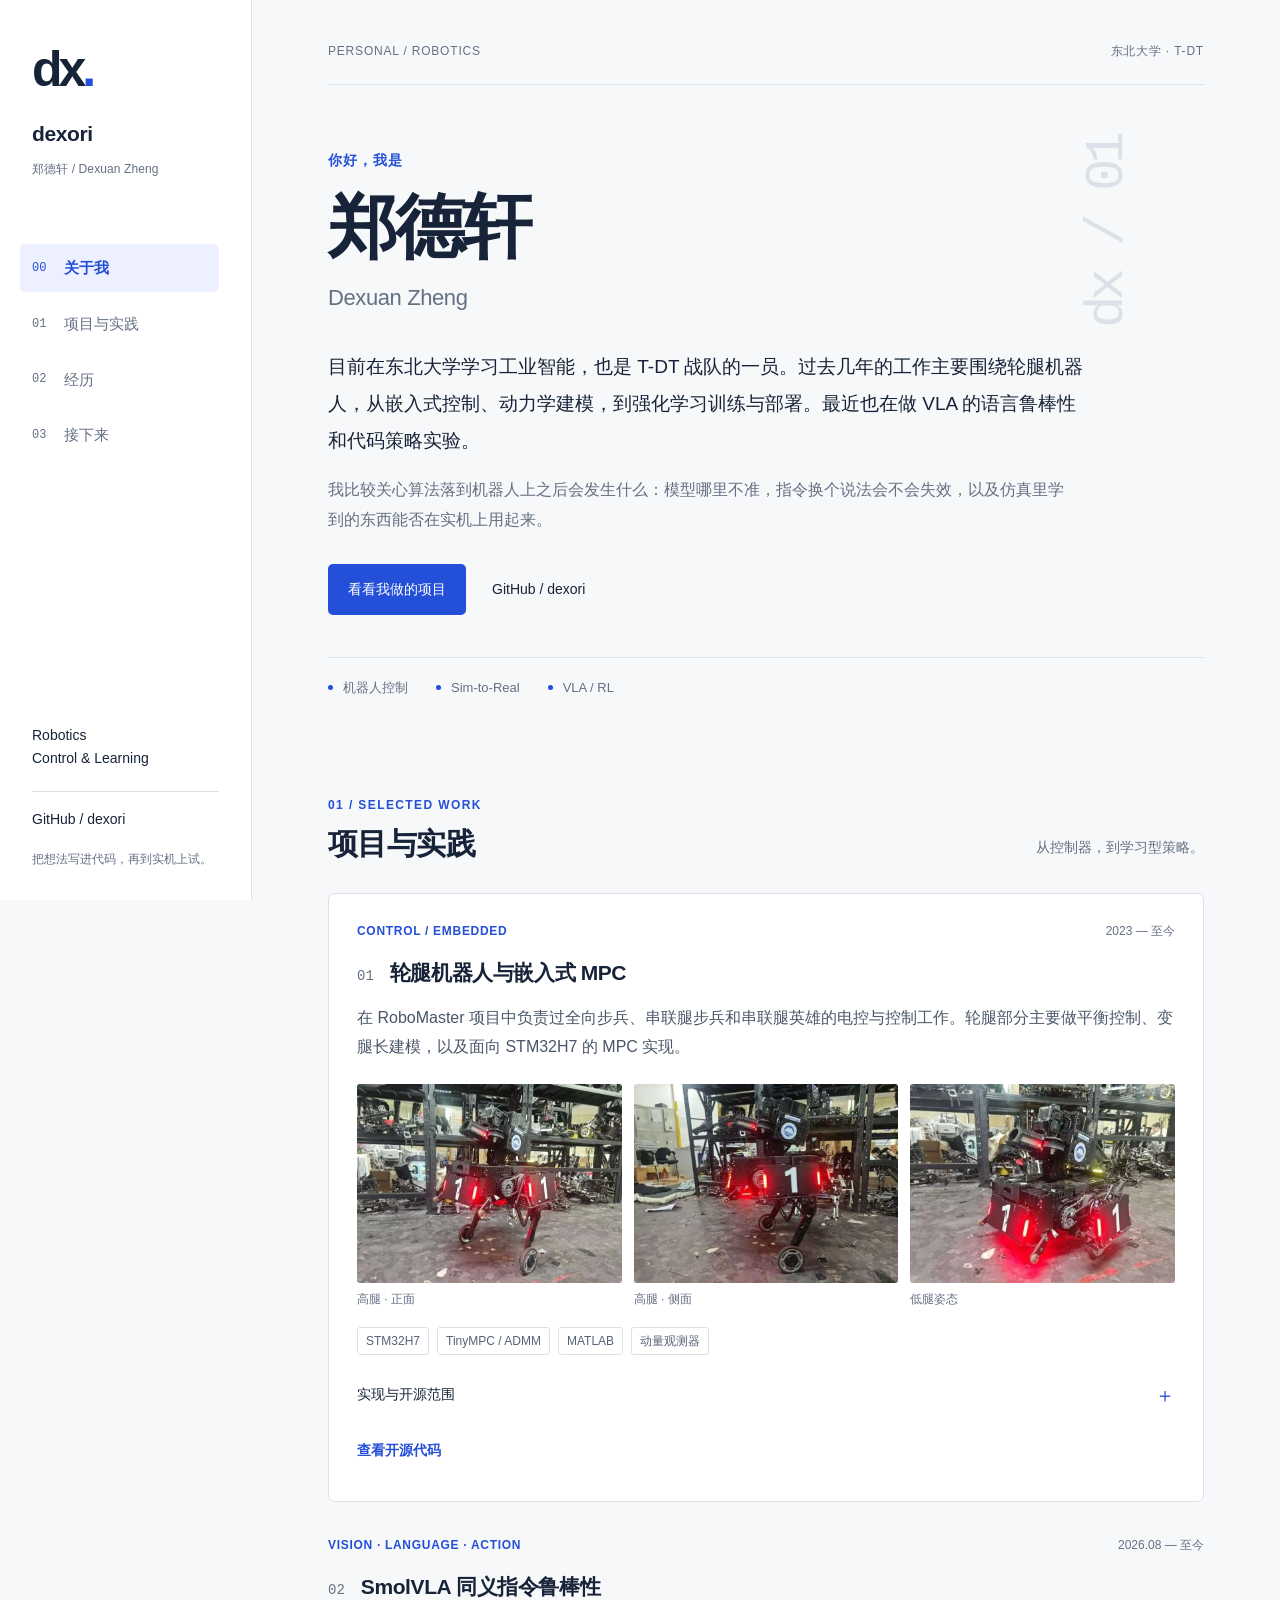
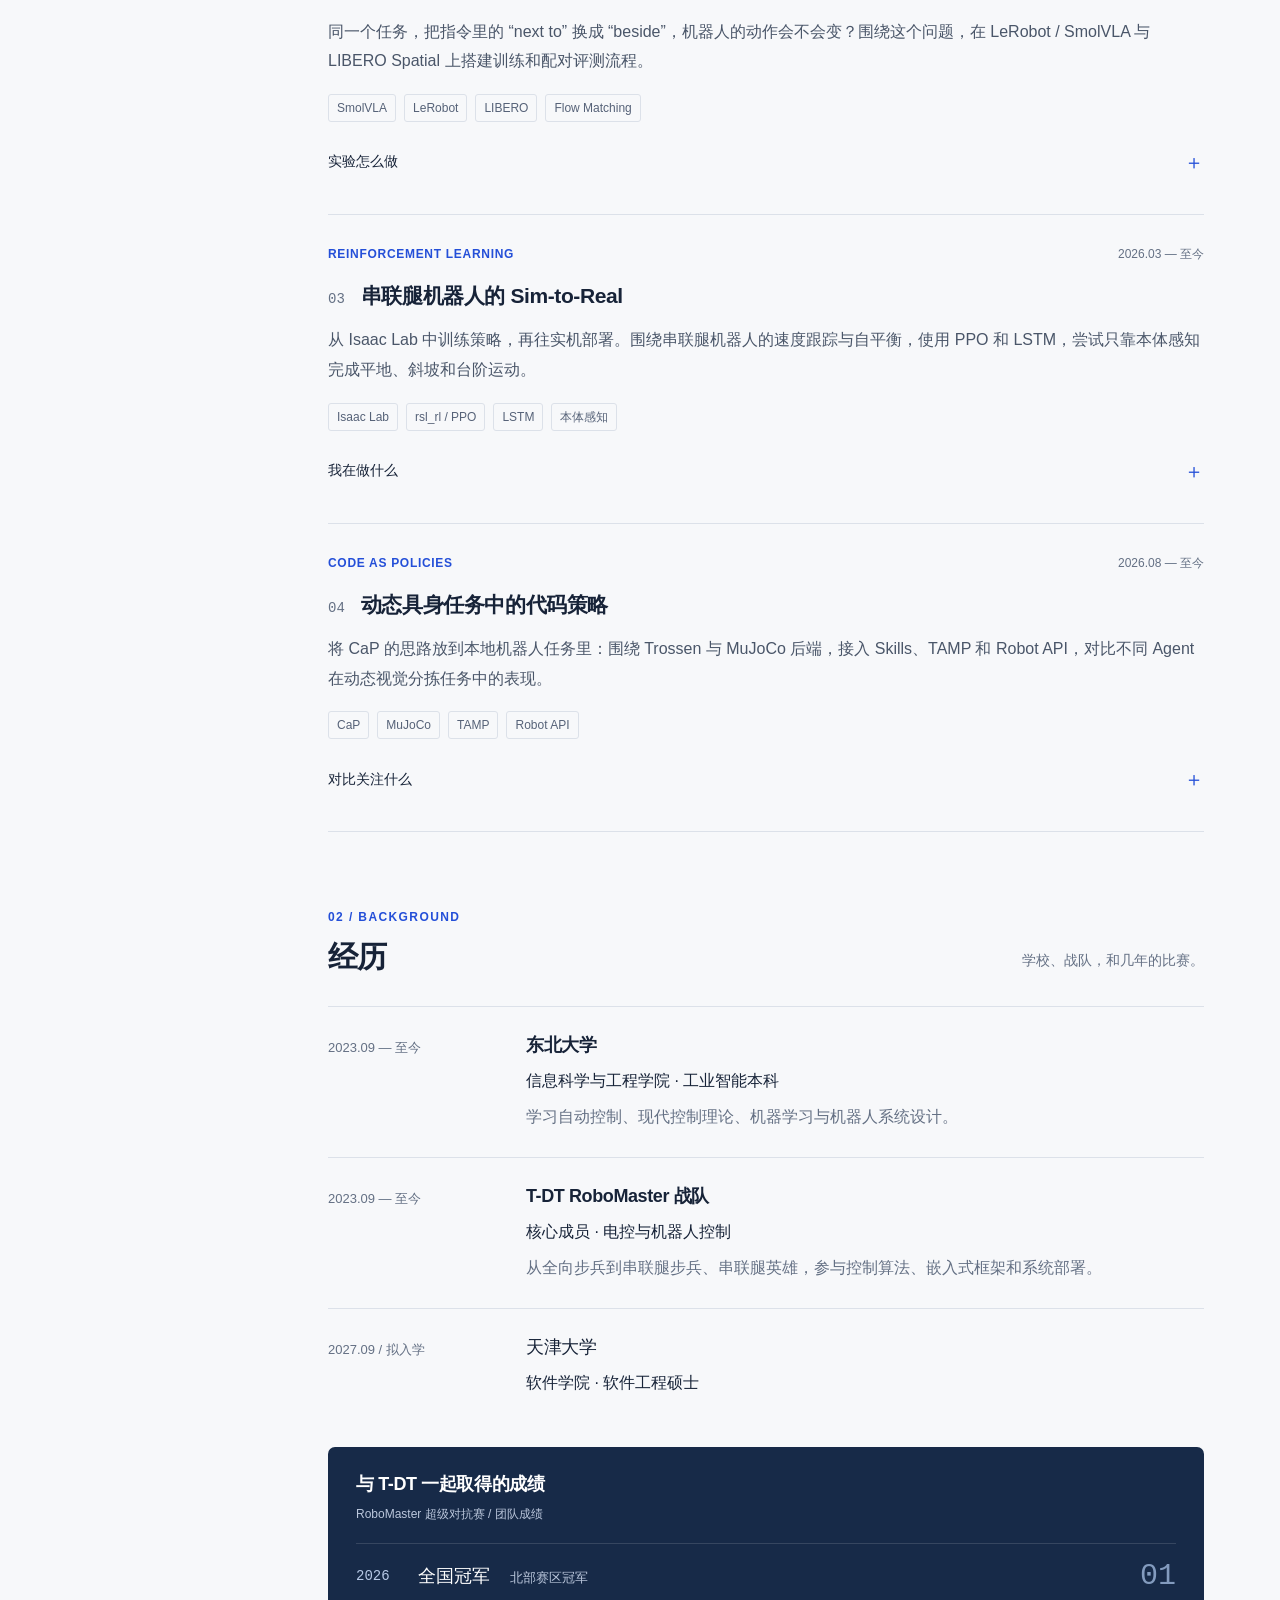
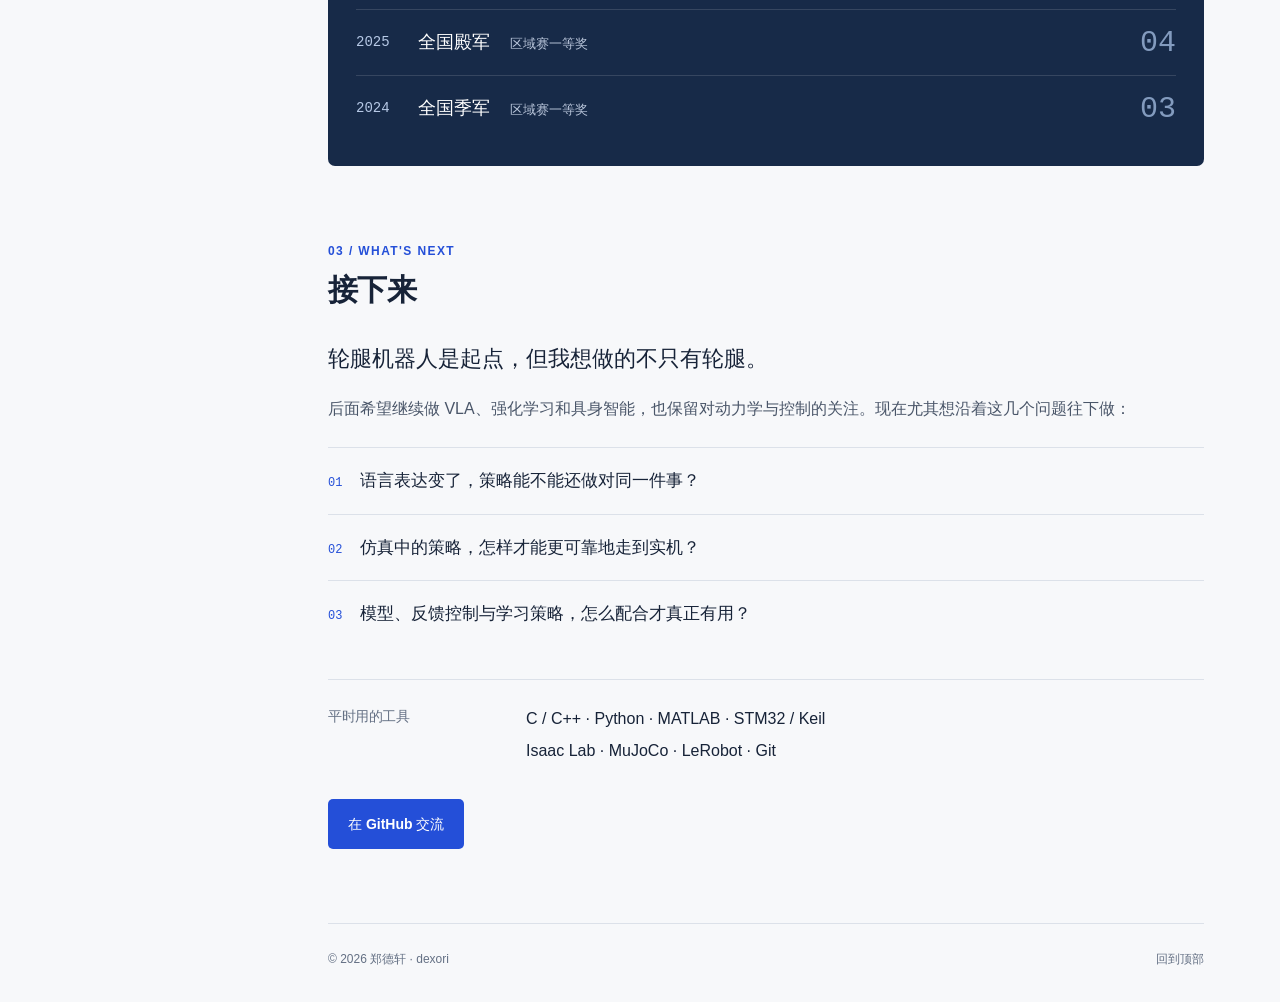
==== dexori.github.io/index.html @ 085dea0c "Add files via upload" ====
<!doctype html>
<html lang="zh-CN">
<head>
  <meta charset="utf-8">
  <meta name="viewport" content="width=device-width, initial-scale=1">
  <meta name="color-scheme" content="light">
  <meta name="theme-color" content="#f7f8fa">
  <meta name="description" content="郑德轩（dexori）的个人主页。东北大学工业智能，T-DT RoboMaster 战队。轮腿机器人、嵌入式 MPC、强化学习与 VLA。">
  <meta property="og:title" content="郑德轩 · dexori">
  <meta property="og:description" content="轮腿机器人、嵌入式控制，以及 VLA 与强化学习的实践。">
  <meta property="og:type" content="website">
  <title>郑德轩 · dexori</title>
  <link rel="icon" type="image/svg+xml" href="data:image/svg+xml,%3Csvg xmlns='http://www.w3.org/2000/svg' viewBox='0 0 64 64'%3E%3Crect width='64' height='64' rx='14' fill='%23172338'/%3E%3Ctext x='9' y='43' font-family='Arial,sans-serif' font-size='31' font-weight='700' letter-spacing='-3' fill='%23fff'%3Edx%3C/text%3E%3Ccircle cx='53' cy='44' r='3' fill='%23799cff'/%3E%3C/svg%3E">
  <link rel="stylesheet" href="style.css">
  <script src="script.js" defer></script>
</head>
<body>
  <a class="skip-link" href="#main">跳到正文</a>
  <aside class="sidebar" aria-label="网站导航">
    <a class="identity" href="#about" aria-label="dexori，回到介绍">
      <span class="monogram" aria-hidden="true">dx<span>.</span></span>
      <span class="identity-text">dexori<span>郑德轩 / Dexuan Zheng</span></span>
    </a>
    <button class="nav-toggle" type="button" aria-expanded="false" aria-controls="navigation">导航 <span aria-hidden="true">＋</span></button>
    <nav id="navigation" class="navigation" aria-label="页面章节">
      <a class="active" href="#about" aria-current="location"><span>00</span>关于我</a>
      <a href="#projects"><span>01</span>项目与实践</a>
      <a href="#experience"><span>02</span>经历</a>
      <a href="#interests"><span>03</span>接下来</a>
    </nav>
    <div class="sidebar-bottom">
      <p>Robotics<br>Control &amp; Learning</p>
      <a class="external-link" href="https://github.com/dexori" target="_blank" rel="noopener noreferrer">GitHub / dexori</a>
      <span class="sidebar-note">把想法写进代码，再到实机上试。</span>
    </div>
  </aside>

  <main id="main">
    <section id="about" class="about section-anchor" aria-labelledby="name">
      <div class="topline"><span>PERSONAL / ROBOTICS</span><span>东北大学 · T-DT</span></div>
      <div class="hero-heading">
        <div>
          <p class="eyebrow">你好，我是</p>
          <h1 id="name">郑德轩<span>Dexuan Zheng</span></h1>
        </div>
        <span class="hero-index" aria-hidden="true">dx / 01</span>
      </div>
      <p class="intro">目前在东北大学学习工业智能，也是 T-DT 战队的一员。过去几年的工作主要围绕轮腿机器人，从嵌入式控制、动力学建模，到强化学习训练与部署。最近也在做 VLA 的语言鲁棒性和代码策略实验。</p>
      <p class="intro-secondary">我比较关心算法落到机器人上之后会发生什么：模型哪里不准，指令换个说法会不会失效，以及仿真里学到的东西能否在实机上用起来。</p>
      <div class="hero-actions">
        <a class="button primary" href="#projects">看看我做的项目</a>
        <a class="text-link" href="https://github.com/dexori" target="_blank" rel="noopener noreferrer">GitHub / dexori</a>
      </div>
      <div class="focus-strip" aria-label="目前关注的方向">
        <span>机器人控制</span><span>Sim-to-Real</span><span>VLA / RL</span>
      </div>
    </section>

    <section id="projects" class="section section-anchor" aria-labelledby="projects-heading">
      <header class="section-heading">
        <div><p class="eyebrow">01 / SELECTED WORK</p><h2 id="projects-heading">项目与实践</h2></div>
        <p>从控制器，到学习型策略。</p>
      </header>

      <article class="project featured">
        <div class="project-meta"><span class="project-type">CONTROL / EMBEDDED</span><span>2023 — 至今</span></div>
        <div class="project-title"><span class="project-number" aria-hidden="true">01</span><h3>轮腿机器人与嵌入式 MPC</h3></div>
        <p>在 RoboMaster 项目中负责过全向步兵、串联腿步兵和串联腿英雄的电控与控制工作。轮腿部分主要做平衡控制、变腿长建模，以及面向 STM32H7 的 MPC 实现。</p>
        <div class="robot-gallery">
          <figure><img src="assets/wheelleg-000.jpg" width="398" height="299" alt="T-DT 串联轮腿英雄在实验室中的高腿姿态正面" loading="lazy"><figcaption>高腿 · 正面</figcaption></figure>
          <figure><img src="assets/wheelleg-001.jpg" width="398" height="299" alt="T-DT 串联轮腿英雄的高腿姿态侧面" loading="lazy"><figcaption>高腿 · 侧面</figcaption></figure>
          <figure><img src="assets/wheelleg-002.jpg" width="398" height="299" alt="T-DT 串联轮腿英雄降低腿长后的姿态" loading="lazy"><figcaption>低腿姿态</figcaption></figure>
        </div>
        <div class="project-tags"><span>STM32H7</span><span>TinyMPC / ADMM</span><span>MATLAB</span><span>动量观测器</span></div>
        <details>
          <summary>实现与开源范围 <span aria-hidden="true">＋</span></summary>
          <div class="detail-content">
            <ul>
              <li>基于 CAD 质量和惯量参数建立模型，对不同腿长的状态空间与求解缓存做离线拟合，在线更新控制器参数。</li>
              <li>参考 TinyMPC 的 ADMM 求解方式，将计算任务接入原 H7 工程；代码保留实际 MCU 任务入口和适配接口。</li>
              <li>另整理了五自由度广义动量观测器、碰撞判定和 M/C/G 推导，不依赖额外的外力传感器。</li>
            </ul>
            <p class="scope-note">开源仓库只包含 MPC 与碰撞检测相关代码，不是整车固件。原数值模型和观测器仍有已知问题，残差超阈值不等于确认碰撞；使用边界与测试情况见仓库说明。</p>
          </div>
        </details>
        <a class="project-link" href="https://github.com/dexori/TinyMPC_WheelLeg" target="_blank" rel="noopener noreferrer">查看开源代码</a>
      </article>

      <article class="project">
        <div class="project-meta"><span class="project-type">VISION · LANGUAGE · ACTION</span><span>2026.08 — 至今</span></div>
        <div class="project-title"><span class="project-number" aria-hidden="true">02</span><h3>SmolVLA 同义指令鲁棒性</h3></div>
        <p>同一个任务，把指令里的 “next to” 换成 “beside”，机器人的动作会不会变？围绕这个问题，在 LeRobot / SmolVLA 与 LIBERO Spatial 上搭建训练和配对评测流程。</p>
        <div class="project-tags"><span>SmolVLA</span><span>LeRobot</span><span>LIBERO</span><span>Flow Matching</span></div>
        <details>
          <summary>实验怎么做 <span aria-hidden="true">＋</span></summary>
          <div class="detail-content">
            <ul>
              <li>对比正确、空白、打乱和映射后的语言输入，尽量把语言变化与其他因素分开。</li>
              <li>固定初始状态与每个 action chunk 的 Flow Matching 噪声，进行严格配对评测。</li>
              <li>在相同图像、状态和噪声下，检查 VLM 的 K/V、Action Expert 速度输出和完整动作序列。</li>
              <li>尝试训练时语言增强，以及推理前的指令归一化。</li>
            </ul>
            <p class="scope-note">目前是小规模实验：432 条演示、1K 步微调后，同义指令成功次数由 2/30 到 6/30；在 21 组已知任务配对中，冻结策略并做指令归一化后由 1/21 到 9/21。这些结果仅对应上述实验设置，不代表通用基准表现。</p>
          </div>
        </details>
      </article>

      <article class="project">
        <div class="project-meta"><span class="project-type">REINFORCEMENT LEARNING</span><span>2026.03 — 至今</span></div>
        <div class="project-title"><span class="project-number" aria-hidden="true">03</span><h3>串联腿机器人的 Sim-to-Real</h3></div>
        <p>从 Isaac Lab 中训练策略，再往实机部署。围绕串联腿机器人的速度跟踪与自平衡，使用 PPO 和 LSTM，尝试只靠本体感知完成平地、斜坡和台阶运动。</p>
        <div class="project-tags"><span>Isaac Lab</span><span>rsl_rl / PPO</span><span>LSTM</span><span>本体感知</span></div>
        <details>
          <summary>我在做什么 <span aria-hidden="true">＋</span></summary>
          <div class="detail-content">
            <p>搭建训练与部署流程，调整观测、奖励和策略结构，关注跌倒、速度跟踪以及不同地形下的行为。相比只看仿真回报，我更想弄清策略到了真实机构上，会被哪些误差和限制影响。</p>
          </div>
        </details>
      </article>

      <article class="project">
        <div class="project-meta"><span class="project-type">CODE AS POLICIES</span><span>2026.08 — 至今</span></div>
        <div class="project-title"><span class="project-number" aria-hidden="true">04</span><h3>动态具身任务中的代码策略</h3></div>
        <p>将 CaP 的思路放到本地机器人任务里：围绕 Trossen 与 MuJoCo 后端，接入 Skills、TAMP 和 Robot API，对比不同 Agent 在动态视觉分拣任务中的表现。</p>
        <div class="project-tags"><span>CaP</span><span>MuJoCo</span><span>TAMP</span><span>Robot API</span></div>
        <details>
          <summary>对比关注什么 <span aria-hidden="true">＋</span></summary>
          <div class="detail-content">
            <p>统一三类 Agent 的评测流程，记录任务成功情况、规划次数和基础动作数量。关注场景变化之后，代码策略能否利用反馈完成任务，而不只是执行一次固定的动作序列。</p>
          </div>
        </details>
      </article>
    </section>

    <section id="experience" class="section section-anchor" aria-labelledby="experience-heading">
      <header class="section-heading">
        <div><p class="eyebrow">02 / BACKGROUND</p><h2 id="experience-heading">经历</h2></div>
        <p>学校、战队，和几年的比赛。</p>
      </header>
      <div class="timeline">
        <div class="timeline-item"><p class="timeline-date">2023.09 — 至今</p><div><h3>东北大学</h3><p>信息科学与工程学院 · 工业智能本科</p><p class="muted">学习自动控制、现代控制理论、机器学习与机器人系统设计。</p></div></div>
        <div class="timeline-item"><p class="timeline-date">2023.09 — 至今</p><div><h3>T-DT RoboMaster 战队</h3><p>核心成员 · 电控与机器人控制</p><p class="muted">从全向步兵到串联腿步兵、串联腿英雄，参与控制算法、嵌入式框架和系统部署。</p></div></div>
        <div class="timeline-item upcoming"><p class="timeline-date">2027.09 / 拟入学</p><div><h3>天津大学</h3><p>软件学院 · 软件工程硕士</p></div></div>
      </div>
      <div class="team-results">
        <div class="results-heading"><h3>与 T-DT 一起取得的成绩</h3><span>RoboMaster 超级对抗赛 / 团队成绩</span></div>
        <div class="result-row"><span class="result-year">2026</span><p>全国冠军<span>北部赛区冠军</span></p><span class="result-marker" aria-hidden="true">01</span></div>
        <div class="result-row"><span class="result-year">2025</span><p>全国殿军<span>区域赛一等奖</span></p><span class="result-marker" aria-hidden="true">04</span></div>
        <div class="result-row"><span class="result-year">2024</span><p>全国季军<span>区域赛一等奖</span></p><span class="result-marker" aria-hidden="true">03</span></div>
      </div>
    </section>

    <section id="interests" class="section section-anchor interests" aria-labelledby="interests-heading">
      <header class="section-heading">
        <div><p class="eyebrow">03 / WHAT'S NEXT</p><h2 id="interests-heading">接下来</h2></div>
      </header>
      <p class="interest-intro">轮腿机器人是起点，但我想做的不只有轮腿。</p>
      <p>后面希望继续做 VLA、强化学习和具身智能，也保留对动力学与控制的关注。现在尤其想沿着这几个问题往下做：</p>
      <div class="questions">
        <div><span>01</span><p>语言表达变了，策略能不能还做对同一件事？</p></div>
        <div><span>02</span><p>仿真中的策略，怎样才能更可靠地走到实机？</p></div>
        <div><span>03</span><p>模型、反馈控制与学习策略，怎么配合才真正有用？</p></div>
      </div>
      <div class="toolbox"><h3>平时用的工具</h3><p>C / C++ · Python · MATLAB · STM32 / Keil<br>Isaac Lab · MuJoCo · LeRobot · Git</p></div>
      <a class="button primary" href="https://github.com/dexori" target="_blank" rel="noopener noreferrer">在 GitHub 交流</a>
    </section>

    <footer class="footer"><span>© <span id="year">2026</span> 郑德轩 · dexori</span><a href="#about">回到顶部</a></footer>
  </main>
</body>
</html>
---- dexori.github.io/style.css ----
:root {
  --paper: #f7f8fa;
  --white: #fff;
  --ink: #172338;
  --muted: #647084;
  --line: #dce1e9;
  --blue: #244fd8;
  --blue-dark: #153aab;
  --blue-tint: #edf1ff;
  --font: -apple-system, BlinkMacSystemFont, "Segoe UI", "PingFang SC", "Microsoft YaHei", "Noto Sans CJK SC", sans-serif;
}
* { box-sizing: border-box; }
html { scroll-behavior: smooth; scroll-padding-top: 32px; }
body { margin: 0; background: var(--paper); color: var(--ink); font-family: var(--font); font-size: 16px; line-height: 1.85; -webkit-font-smoothing: antialiased; }
a { color: inherit; text-decoration: none; }
button { font: inherit; }
button, a, summary { -webkit-tap-highlight-color: transparent; }
a:focus-visible, button:focus-visible, summary:focus-visible { outline: 3px solid var(--blue); outline-offset: 5px; border-radius: 3px; }
::selection { background: #d8e1ff; color: var(--ink); }
p, h1, h2, h3, figure { margin: 0; }
.skip-link { position: fixed; top: -100px; left: 20px; z-index: 10; padding: 8px 16px; background: var(--ink); color: white; }
.skip-link:focus { top: 16px; }
.sidebar { position: fixed; inset: 0 auto 0 0; width: 252px; padding: 44px 32px 30px; border-right: 1px solid var(--line); background: var(--white); display: flex; flex-direction: column; z-index: 5; }
.identity { display: flex; flex-direction: column; align-items: flex-start; gap: 21px; }
.monogram { font-weight: 800; font-size: 50px; line-height: 1; letter-spacing: -4px; }
.monogram span { color: var(--blue); }
.identity-text { font-weight: 650; font-size: 21px; letter-spacing: -.4px; }
.identity-text > span { display: block; font-size: 12px; font-weight: 400; letter-spacing: .1px; color: var(--muted); margin-top: 4px; }
.navigation { margin-top: 64px; display: grid; gap: 8px; }
.navigation a { display: flex; gap: 18px; align-items: center; padding: 10px 12px; margin-left: -12px; border-radius: 5px; color: var(--muted); font-size: 15px; transition: color .18s, background .18s; }
.navigation a > span { font: 12px/1.5 ui-monospace, "SFMono-Regular", Consolas, monospace; color: var(--muted); }
.navigation a:hover { color: var(--blue); background: var(--paper); }
.navigation a.active { color: var(--blue); background: var(--blue-tint); font-weight: 600; }
.navigation a.active > span { color: var(--blue); }
.sidebar-bottom { margin-top: auto; padding-top: 32px; }
.sidebar-bottom > p { font-size: 14px; line-height: 1.6; font-weight: 500; }
.external-link { display: flex; justify-content: space-between; margin-top: 22px; padding-top: 15px; border-top: 1px solid var(--line); font-size: 14px; }
.external-link:hover, .text-link:hover, .footer a:hover { color: var(--blue); }
.sidebar-note { display: block; color: var(--muted); font-size: 12px; margin-top: 15px; }
.nav-toggle { display: none; }
main { margin-left: 252px; max-width: 1210px; padding: 40px 76px 0; }
.topline { display: flex; justify-content: space-between; gap: 16px; color: var(--muted); font-size: 12px; letter-spacing: .8px; padding-bottom: 22px; border-bottom: 1px solid var(--line); }
.about { padding-bottom: 20px; }
.hero-heading { display: flex; justify-content: space-between; align-items: center; margin-top: 64px; }
.eyebrow { color: var(--blue); font-size: 12px; font-weight: 650; line-height: 1.6; letter-spacing: 1.4px; }
.hero-heading .eyebrow { font-size: 14px; letter-spacing: 1px; margin-bottom: 16px; }
h1 { font-size: clamp(52px, 5.5vw, 80px); line-height: 1.1; font-weight: 750; letter-spacing: -3px; }
h1 > span { display: block; font-size: 22px; line-height: 1.5; font-weight: 400; color: var(--muted); letter-spacing: -.4px; margin-top: 16px; }
.hero-index { color: var(--line); font: 54px/1 ui-monospace, Consolas, monospace; letter-spacing: -5px; transform: rotate(-90deg); }
.intro { font-size: 19px; line-height: 1.95; margin-top: 34px; max-width: 760px; }
.intro-secondary { margin-top: 16px; color: var(--muted); max-width: 740px; }
.hero-actions { display: flex; flex-wrap: wrap; align-items: center; gap: 26px; margin-top: 30px; }
.button { display: inline-flex; justify-content: space-between; align-items: center; gap: 28px; font-size: 14px; line-height: 1.6; font-weight: 550; padding: 14px 20px; border-radius: 5px; min-height: 48px; transition: background .2s; }
.primary { background: var(--blue); color: var(--white); }
.primary:hover { background: var(--blue-dark); }
.text-link { font-size: 14px; }
.text-link > span { margin-left: 9px; }
.focus-strip { display: flex; flex-wrap: wrap; gap: 10px 28px; margin-top: 42px; padding-top: 18px; border-top: 1px solid var(--line); color: var(--muted); font-size: 13px; }
.focus-strip span::before { content: ""; display: inline-block; height: 5px; width: 5px; background: var(--blue); border-radius: 50%; margin: 0 10px 2px 0; }
.section { padding-top: 76px; }
.section-heading { display: flex; justify-content: space-between; align-items: flex-end; gap: 24px; margin-bottom: 28px; }
h2 { font-size: 30px; line-height: 1.4; font-weight: 650; letter-spacing: -.6px; margin-top: 8px; }
.section-heading > p { font-size: 14px; color: var(--muted); padding-bottom: 4px; }
.project { padding: 30px 0; border-bottom: 1px solid var(--line); }
.project.featured { background: var(--white); border: 1px solid var(--line); border-radius: 7px; padding: 28px; margin-bottom: 4px; }
.project-meta { display: flex; justify-content: space-between; align-items: baseline; gap: 16px; color: var(--muted); font-size: 12px; line-height: 1.6; }
.project-type { color: var(--blue); letter-spacing: .7px; font-weight: 550; }
.project-title { display: flex; align-items: baseline; gap: 16px; margin-top: 16px; margin-bottom: 14px; }
.project-number { color: var(--muted); font: 14px/1.4 ui-monospace, Consolas, monospace; }
h3 { font-size: 21px; line-height: 1.5; font-weight: 650; letter-spacing: -.4px; }
.project > p { color: #4a5669; }
.robot-gallery { display: grid; grid-template-columns: repeat(3, 1fr); gap: 12px; margin-top: 22px; }
.robot-gallery img { display: block; width: 100%; height: auto; border-radius: 3px; }
.robot-gallery figcaption { color: var(--muted); font-size: 12px; line-height: 1.6; margin-top: 7px; }
.project-tags { display: flex; flex-wrap: wrap; gap: 8px; margin-top: 18px; }
.project-tags span { font-size: 12px; line-height: 1.5; color: #566278; border: 1px solid var(--line); border-radius: 3px; padding: 4px 8px; }
details { margin-top: 18px; }
summary { list-style: none; display: flex; justify-content: space-between; align-items: center; font-size: 14px; color: var(--ink); cursor: pointer; min-height: 44px; gap: 16px; }
summary::-webkit-details-marker { display: none; }
summary:hover { color: var(--blue); }
summary > span { font-size: 20px; line-height: 1; transition: transform .2s; color: var(--blue); }
details[open] summary > span { transform: rotate(45deg); }
.detail-content { font-size: 1rem; padding-top: 10px; color: #4a5669; }
.detail-content ul { margin: 0; padding-left: 21px; }
.detail-content li + li { margin-top: 8px; }
.detail-content .scope-note { font-size: 1rem; line-height: 1.85; background: var(--blue-tint); color: #455676; padding: 14px 16px; border-left: 2px solid var(--blue); margin-top: 16px; }
.project-link { display: inline-flex; align-items: center; gap: 18px; color: var(--blue); font-size: 14px; font-weight: 600; margin-top: 12px; min-height: 44px; }
.project-link:hover { color: var(--blue-dark); }
.timeline { margin-top: 4px; }
.timeline-item { display: grid; grid-template-columns: 170px minmax(0, 1fr); gap: 28px; padding: 25px 0; border-top: 1px solid var(--line); }
.timeline-date { color: var(--muted); font-size: 13px; padding-top: 4px; }
.timeline-item h3 { font-size: 18px; margin-bottom: 7px; }
.timeline-item .muted { color: var(--muted); font-size: 1rem; margin-top: 7px; }
.upcoming h3 { font-weight: 500; }
.team-results { margin-top: 24px; background: #172a48; color: #fff; padding: 24px 28px; border-radius: 7px; }
.results-heading { margin-bottom: 18px; }
.results-heading h3 { font-size: 18px; }
.results-heading > span { display: block; font-size: 12px; margin-top: 5px; color: #bbc7dc; }
.result-row { display: flex; gap: 28px; align-items: center; padding: 16px 0; border-top: 1px solid #364660; }
.result-year { font: 14px/1.8 ui-monospace, Consolas, monospace; color: #b7c9e6; }
.result-row p { font-size: 18px; font-weight: 550; }
.result-row p > span { font-size: 13px; font-weight: 400; color: #bbc7dc; margin-left: 20px; }
.result-marker { margin-left: auto; font: 30px/1 ui-monospace, Consolas, monospace; color: #839bbe; }
.interests > p { color: #4a5669; }
.interests .interest-intro { color: var(--ink); font-size: 22px; font-weight: 500; margin-bottom: 14px; }
.questions { margin-top: 24px; }
.questions > div { display: flex; gap: 18px; align-items: baseline; padding: 17px 0; border-top: 1px solid var(--line); }
.questions > div > span { color: var(--blue); font: 12px/1.7 ui-monospace, Consolas, monospace; }
.questions > div > p { font-size: 17px; }
.toolbox { display: grid; grid-template-columns: 170px minmax(0, 1fr); gap: 28px; margin: 32px 0; padding-top: 23px; border-top: 1px solid var(--line); }
.toolbox h3 { font-size: 14px; font-weight: 500; color: var(--muted); padding-top: 3px; }
.toolbox p { font-size: 1rem; line-height: 2; }
.footer { display: flex; justify-content: space-between; flex-wrap: wrap; gap: 12px; border-top: 1px solid var(--line); margin-top: 74px; padding: 24px 0 32px; font-size: 12px; color: var(--muted); }
@media (min-width: 1600px) { main { margin-left: max(252px, calc((100vw - 1320px) / 2 + 252px)); max-width: 1068px; } .sidebar { width: max(252px, calc((100vw - 1320px) / 2 + 252px)); padding-left: max(32px, calc((100vw - 1320px) / 2 + 32px)); } }
@media (max-width: 1150px) { .sidebar { width: 220px; padding-left: 26px; padding-right: 26px; } main { margin-left: 220px; padding: 32px 40px 0; } .hero-index { font-size: 42px; } .timeline-item, .toolbox { grid-template-columns: 144px minmax(0, 1fr); gap: 20px; } }
@media (max-width: 820px) {
  html { scroll-padding-top: 112px; }
  .sidebar { inset: 0 0 auto; width: 100%; min-height: 76px; padding: 14px 24px; flex-direction: row; align-items: center; justify-content: space-between; border-right: 0; border-bottom: 1px solid var(--line); }
  .identity { flex-direction: row; align-items: center; gap: 13px; }
  .monogram { font-size: 32px; letter-spacing: -2px; }
  .identity-text { font-size: 17px; line-height: 1.4; }
  .identity-text > span { font-size: 12px; margin-top: 1px; }
  .sidebar-bottom { display: none; }
  .navigation { display: flex; gap: 12px; margin-top: 0; }
  .navigation a { margin: 0; padding: 7px 4px; font-size: 14px; gap: 0; }
  .navigation a > span { display: none; }
  main { margin-left: 0; max-width: 800px; margin-right: auto; padding: 110px 32px 0; }
  .hero-heading { margin-top: 48px; }
  h1 { font-size: 66px; }
  .hero-index { display: none; }
  .section { padding-top: 60px; }
}
@media (max-width: 570px) {
  html { scroll-padding-top: 100px; }
  .sidebar { padding: 14px 20px; }
  .nav-toggle { display: inline-flex; align-items: center; gap: 15px; padding: 8px 0 8px 14px; border: 0; color: var(--ink); background: transparent; font-size: 14px; min-height: 44px; cursor: pointer; }
  .nav-toggle > span { color: var(--blue); font-size: 20px; transition: transform .2s; }
  .nav-toggle[aria-expanded="true"] > span { transform: rotate(45deg); }
  .navigation { display: none; position: absolute; top: 100%; left: 0; right: 0; padding: 8px 20px 16px; background: var(--white); border-bottom: 1px solid var(--line); flex-direction: column; gap: 3px; }
  .navigation.is-open { display: flex; }
  .navigation a { padding: 10px 12px; font-size: 15px; gap: 18px; }
  .navigation a > span { display: inline; }
  main { padding: 106px 22px 0; }
  .topline { font-size: 12px; letter-spacing: .3px; gap: 8px; padding-bottom: 18px; }
  .hero-heading { margin-top: 36px; }
  h1 { font-size: 56px; letter-spacing: -2px; }
  h1 > span { font-size: 20px; margin-top: 12px; }
  .intro { font-size: 17px; margin-top: 26px; }
  .intro-secondary { font-size: 1rem; }
  .hero-actions { gap: 18px; margin-top: 24px; }
  .button { gap: 18px; padding: 13px 16px; }
  .focus-strip { gap: 10px 18px; font-size: 12px; margin-top: 28px; }
  .focus-strip span::before { margin-right: 7px; }
  .section { padding-top: 48px; }
  .section-heading { display: block; margin-bottom: 22px; }
  .section-heading > p { margin-top: 10px; }
  h2 { font-size: 27px; }
  .project { padding: 26px 0; }
  .project.featured { padding: 20px 17px; }
  .project-meta { gap: 10px; flex-wrap: wrap; font-size: 12px; }
  .project-title { gap: 11px; margin-top: 14px; }
  h3 { font-size: 19px; }
  .project > p { font-size: 1rem; }
  .robot-gallery { gap: 7px; margin-top: 18px; }
  .robot-gallery figcaption { font-size: 12px; }
  .project-tags { gap: 6px; }
  .project-tags span { font-size: 12px; }
  .detail-content { font-size: 1rem; }
  .detail-content .scope-note { padding: 12px; font-size: 1rem; }
  .timeline-item { grid-template-columns: 1fr; gap: 8px; padding: 21px 0; }
  .timeline-date { padding-top: 0; font-size: 12px; }
  .timeline-item > div > p { font-size: 1rem; }
  .team-results { padding: 22px 18px; margin-top: 20px; }
  .results-heading h3 { font-size: 17px; }
  .results-heading > span { font-size: 12px; }
  .result-row { gap: 17px; }
  .result-row p { font-size: 17px; }
  .result-row p > span { display: block; margin-left: 0; margin-top: 2px; font-size: 12px; }
  .result-marker { font-size: 24px; }
  .interests .interest-intro { font-size: 19px; }
  .interests > p { font-size: 1rem; }
  .questions > div { gap: 14px; }
  .questions > div > p { font-size: 1rem; }
  .toolbox { grid-template-columns: 1fr; gap: 8px; margin: 24px 0; }
  .footer { margin-top: 48px; }
}
@media (prefers-reduced-motion: reduce) { html { scroll-behavior: auto; } *, *::before, *::after { transition: none !important; } }
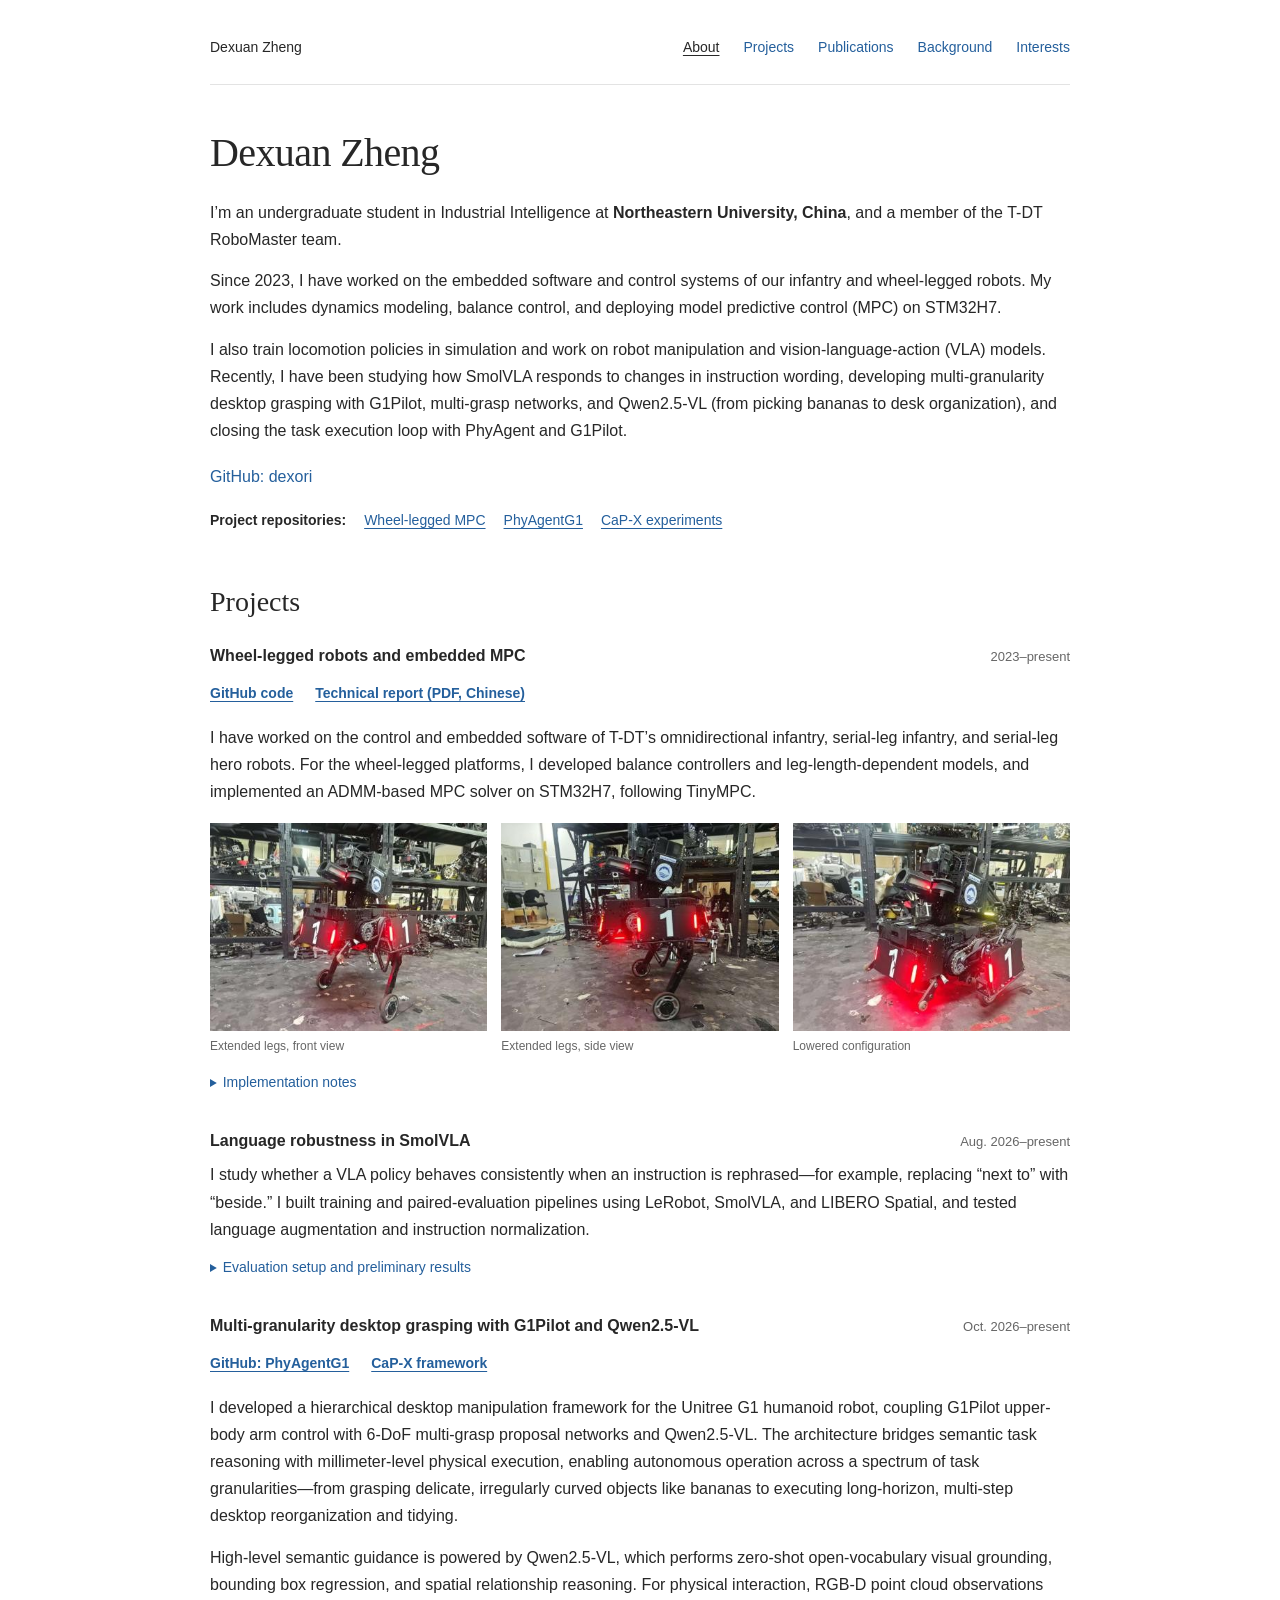
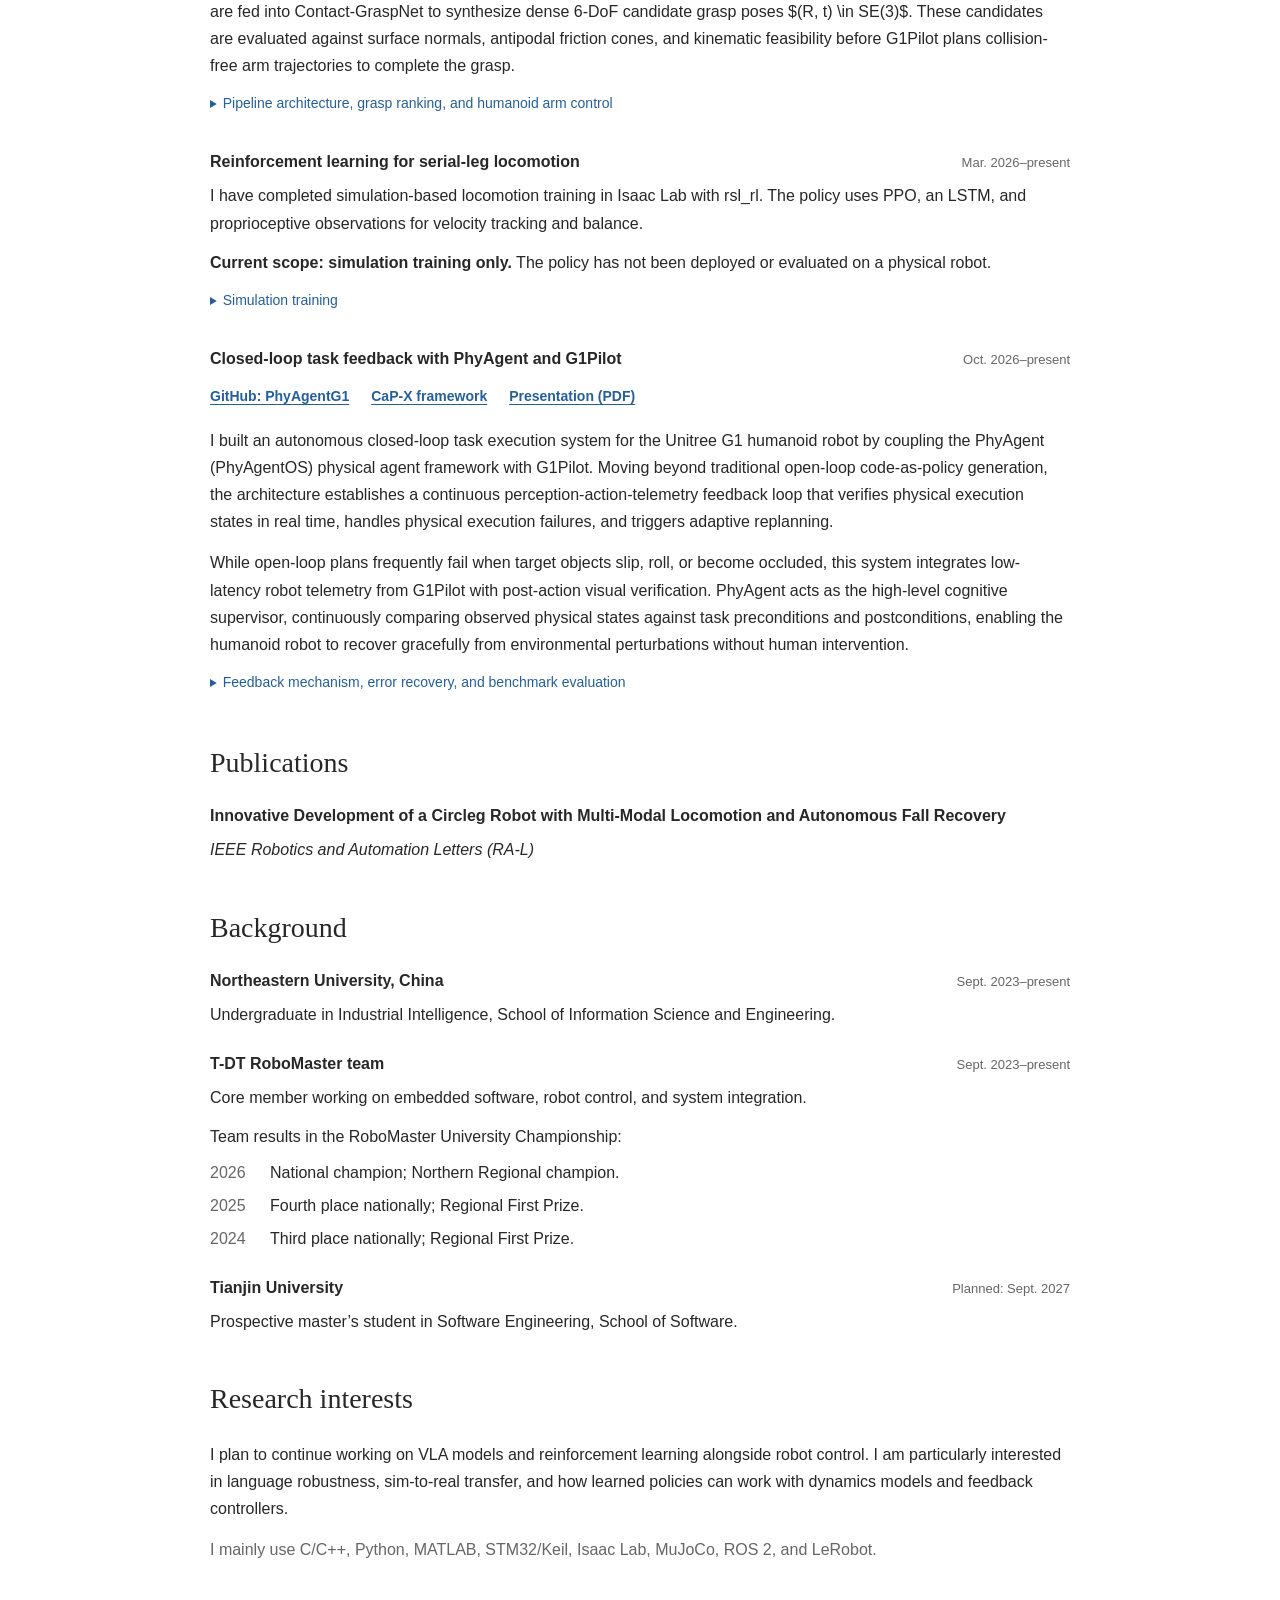
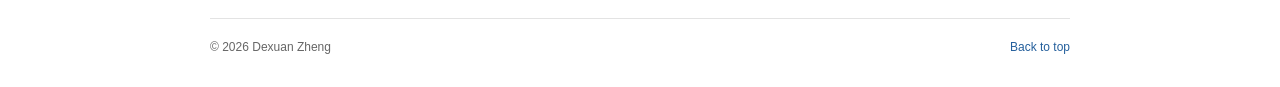
==== commit 42e242d9: "Add files via upload" ====
--- a/dexori.github.io/index.html
+++ b/dexori.github.io/index.html
@@ -1,171 +1,174 @@
 <!doctype html>
-<html lang="zh-CN">
+<html lang="en">
 <head>
   <meta charset="utf-8">
   <meta name="viewport" content="width=device-width, initial-scale=1">
   <meta name="color-scheme" content="light">
-  <meta name="theme-color" content="#f7f8fa">
-  <meta name="description" content="郑德轩（dexori）的个人主页。东北大学工业智能，T-DT RoboMaster 战队。轮腿机器人、嵌入式 MPC、强化学习与 VLA。">
-  <meta property="og:title" content="郑德轩 · dexori">
-  <meta property="og:description" content="轮腿机器人、嵌入式控制，以及 VLA 与强化学习的实践。">
+  <meta name="theme-color" content="#ffffff">
+  <meta name="description" content="Dexuan Zheng is an undergraduate at Northeastern University, China. His work covers wheel-legged robots, embedded control, reinforcement learning, and vision-language-action models.">
+  <meta property="og:title" content="Dexuan Zheng">
+  <meta property="og:description" content="Robotics projects and research interests in control, reinforcement learning, and vision-language-action models.">
   <meta property="og:type" content="website">
-  <title>郑德轩 · dexori</title>
+  <title>Dexuan Zheng</title>
   <link rel="icon" type="image/svg+xml" href="data:image/svg+xml,%3Csvg xmlns='http://www.w3.org/2000/svg' viewBox='0 0 64 64'%3E%3Crect width='64' height='64' rx='14' fill='%23172338'/%3E%3Ctext x='9' y='43' font-family='Arial,sans-serif' font-size='31' font-weight='700' letter-spacing='-3' fill='%23fff'%3Edx%3C/text%3E%3Ccircle cx='53' cy='44' r='3' fill='%23799cff'/%3E%3C/svg%3E">
-  <link rel="stylesheet" href="style.css">
-  <script src="script.js" defer></script>
+  <link rel="stylesheet" href="style.css?v=6">
+  <script src="script.js?v=2" defer></script>
 </head>
 <body>
-  <a class="skip-link" href="#main">跳到正文</a>
-  <aside class="sidebar" aria-label="网站导航">
-    <a class="identity" href="#about" aria-label="dexori，回到介绍">
-      <span class="monogram" aria-hidden="true">dx<span>.</span></span>
-      <span class="identity-text">dexori<span>郑德轩 / Dexuan Zheng</span></span>
-    </a>
-    <button class="nav-toggle" type="button" aria-expanded="false" aria-controls="navigation">导航 <span aria-hidden="true">＋</span></button>
-    <nav id="navigation" class="navigation" aria-label="页面章节">
-      <a class="active" href="#about" aria-current="location"><span>00</span>关于我</a>
-      <a href="#projects"><span>01</span>项目与实践</a>
-      <a href="#experience"><span>02</span>经历</a>
-      <a href="#interests"><span>03</span>接下来</a>
-    </nav>
-    <div class="sidebar-bottom">
-      <p>Robotics<br>Control &amp; Learning</p>
-      <a class="external-link" href="https://github.com/dexori" target="_blank" rel="noopener noreferrer">GitHub / dexori</a>
-      <span class="sidebar-note">把想法写进代码，再到实机上试。</span>
-    </div>
-  </aside>
+  <a class="skip-link" href="#main">Skip to content</a>
+  <div class="page">
+    <header class="site-header">
+      <a class="site-name" href="#about">Dexuan Zheng</a>
+      <nav id="navigation" aria-label="Main navigation">
+        <a href="#about" aria-current="location">About</a>
+        <a href="#projects">Projects</a>
+        <a href="#publications">Publications</a>
+        <a href="#experience">Background</a>
+        <a href="#interests">Interests</a>
+      </nav>
+    </header>
 
-  <main id="main">
-    <section id="about" class="about section-anchor" aria-labelledby="name">
-      <div class="topline"><span>PERSONAL / ROBOTICS</span><span>东北大学 · T-DT</span></div>
-      <div class="hero-heading">
-        <div>
-          <p class="eyebrow">你好，我是</p>
-          <h1 id="name">郑德轩<span>Dexuan Zheng</span></h1>
+    <main id="main">
+      <section id="about" class="intro section-anchor" aria-labelledby="name">
+        <div class="intro-text">
+          <h1 id="name">Dexuan Zheng</h1>
+          <p>I’m an undergraduate student in Industrial Intelligence at <strong>Northeastern University, China</strong>, and a member of the T-DT RoboMaster team.</p>
+          <p>Since 2023, I have worked on the embedded software and control systems of our infantry and wheel-legged robots. My work includes dynamics modeling, balance control, and deploying model predictive control (MPC) on STM32H7.</p>
+          <p>I also train locomotion policies in simulation and work on robot manipulation and vision-language-action (VLA) models. Recently, I have been studying how SmolVLA responds to changes in instruction wording, developing multi-granularity desktop grasping with G1Pilot, multi-grasp networks, and Qwen2.5-VL (from picking bananas to desk organization), and closing the task execution loop with PhyAgent and G1Pilot.</p>
+          <p class="profile-links"><a href="https://github.com/dexori" target="_blank" rel="noopener noreferrer">GitHub: dexori</a></p>
+          <nav class="repository-links" aria-label="Project repositories">
+            <span>Project repositories:</span>
+            <a href="https://github.com/dexori/TinyMPC_WheelLeg" target="_blank" rel="noopener noreferrer">Wheel-legged MPC</a>
+            <a href="https://github.com/dexori/PhyAgentG1" target="_blank" rel="noopener noreferrer">PhyAgentG1</a>
+            <a href="https://github.com/dexori/cap-x" target="_blank" rel="noopener noreferrer">CaP-X experiments</a>
+          </nav>
         </div>
-        <span class="hero-index" aria-hidden="true">dx / 01</span>
-      </div>
-      <p class="intro">目前在东北大学学习工业智能，也是 T-DT 战队的一员。过去几年的工作主要围绕轮腿机器人，从嵌入式控制、动力学建模，到强化学习训练与部署。最近也在做 VLA 的语言鲁棒性和代码策略实验。</p>
-      <p class="intro-secondary">我比较关心算法落到机器人上之后会发生什么：模型哪里不准，指令换个说法会不会失效，以及仿真里学到的东西能否在实机上用起来。</p>
-      <div class="hero-actions">
-        <a class="button primary" href="#projects">看看我做的项目</a>
-        <a class="text-link" href="https://github.com/dexori" target="_blank" rel="noopener noreferrer">GitHub / dexori</a>
-      </div>
-      <div class="focus-strip" aria-label="目前关注的方向">
-        <span>机器人控制</span><span>Sim-to-Real</span><span>VLA / RL</span>
-      </div>
-    </section>
+      </section>
 
-    <section id="projects" class="section section-anchor" aria-labelledby="projects-heading">
-      <header class="section-heading">
-        <div><p class="eyebrow">01 / SELECTED WORK</p><h2 id="projects-heading">项目与实践</h2></div>
-        <p>从控制器，到学习型策略。</p>
-      </header>
+      <section id="projects" class="section section-anchor" aria-labelledby="projects-heading">
+        <h2 id="projects-heading">Projects</h2>
 
-      <article class="project featured">
-        <div class="project-meta"><span class="project-type">CONTROL / EMBEDDED</span><span>2023 — 至今</span></div>
-        <div class="project-title"><span class="project-number" aria-hidden="true">01</span><h3>轮腿机器人与嵌入式 MPC</h3></div>
-        <p>在 RoboMaster 项目中负责过全向步兵、串联腿步兵和串联腿英雄的电控与控制工作。轮腿部分主要做平衡控制、变腿长建模，以及面向 STM32H7 的 MPC 实现。</p>
-        <div class="robot-gallery">
-          <figure><img src="assets/wheelleg-000.jpg" width="398" height="299" alt="T-DT 串联轮腿英雄在实验室中的高腿姿态正面" loading="lazy"><figcaption>高腿 · 正面</figcaption></figure>
-          <figure><img src="assets/wheelleg-001.jpg" width="398" height="299" alt="T-DT 串联轮腿英雄的高腿姿态侧面" loading="lazy"><figcaption>高腿 · 侧面</figcaption></figure>
-          <figure><img src="assets/wheelleg-002.jpg" width="398" height="299" alt="T-DT 串联轮腿英雄降低腿长后的姿态" loading="lazy"><figcaption>低腿姿态</figcaption></figure>
+        <article class="project">
+          <header class="project-heading"><h3>Wheel-legged robots and embedded MPC</h3><p class="date">2023–present</p></header>
+          <nav class="project-links" aria-label="Wheel-legged MPC resources">
+            <a href="https://github.com/dexori/TinyMPC_WheelLeg" target="_blank" rel="noopener noreferrer">GitHub code</a>
+            <a href="assets/tinympc-wheelleg-report.pdf" target="_blank" rel="noopener noreferrer">Technical report (PDF, Chinese)</a>
+          </nav>
+          <p>I have worked on the control and embedded software of T-DT’s omnidirectional infantry, serial-leg infantry, and serial-leg hero robots. For the wheel-legged platforms, I developed balance controllers and leg-length-dependent models, and implemented an ADMM-based MPC solver on STM32H7, following TinyMPC.</p>
+          <div class="robot-gallery" aria-label="T-DT wheel-legged hero robot">
+            <figure><img src="assets/wheelleg-000.jpg" width="398" height="299" alt="Front view of the T-DT wheel-legged hero robot with its legs extended" loading="lazy"><figcaption>Extended legs, front view</figcaption></figure>
+            <figure><img src="assets/wheelleg-001.jpg" width="398" height="299" alt="Side view of the T-DT wheel-legged hero robot with its legs extended" loading="lazy"><figcaption>Extended legs, side view</figcaption></figure>
+            <figure><img src="assets/wheelleg-002.jpg" width="398" height="299" alt="T-DT wheel-legged hero robot in its lowered configuration" loading="lazy"><figcaption>Lowered configuration</figcaption></figure>
+          </div>
+          <details>
+            <summary>Implementation notes</summary>
+            <div class="detail-content">
+              <p>The deployed controller uses a prediction horizon of 8, with 10 states and 4 control inputs. On a 550 MHz STM32H7, one solve takes no more than 4 ms. The model uses CAD mass and inertia parameters; state-space matrices and solver caches are fitted offline across leg lengths, then updated online. This controller has been deployed on our 2026 serial-leg hero robot.</p>
+              <p>The repository also includes a five-DoF generalized momentum observer, collision-detection logic, and symbolic M/C/G derivation. It contains only these modules, not the full robot firmware. The numerical model and observer have known limitations; a residual crossing a threshold does not by itself confirm a collision. See the repository README for the test scope and caveats.</p>
+            </div>
+          </details>
+        </article>
+
+        <article class="project">
+          <header class="project-heading"><h3>Language robustness in SmolVLA</h3><p class="date">Aug. 2026–present</p></header>
+          <p>I study whether a VLA policy behaves consistently when an instruction is rephrased—for example, replacing “next to” with “beside.” I built training and paired-evaluation pipelines using LeRobot, SmolVLA, and LIBERO Spatial, and tested language augmentation and instruction normalization.</p>
+          <details>
+            <summary>Evaluation setup and preliminary results</summary>
+            <div class="detail-content">
+              <p>I compare correct, empty, shuffled, and mapped instructions while fixing the initial state and the Flow Matching noise for each action chunk. Under matched images, states, and noise, I inspect the VLM’s K/V representations, the Action Expert’s velocity predictions, and the resulting action chunks.</p>
+              <p>In a small experiment with 432 demonstrations and 1,000 fine-tuning steps, success under synonymous instructions increased from 2/30 to 6/30 trials. In a separate set of 21 known-task pairs, instruction normalization with a frozen policy increased successes from 1/21 to 9/21. These are preliminary results for those specific settings, not general benchmark scores.</p>
+            </div>
+          </details>
+        </article>
+
+        <article class="project">
+          <header class="project-heading"><h3>Multi-granularity desktop grasping with G1Pilot and Qwen2.5-VL</h3><p class="date">Oct. 2026–present</p></header>
+          <nav class="project-links" aria-label="Desktop grasping resources">
+            <a href="https://github.com/dexori/PhyAgentG1" target="_blank" rel="noopener noreferrer">GitHub: PhyAgentG1</a>
+            <a href="https://github.com/dexori/cap-x" target="_blank" rel="noopener noreferrer">CaP-X framework</a>
+          </nav>
+          <p>I developed a hierarchical desktop manipulation framework for the Unitree G1 humanoid robot, coupling G1Pilot upper-body arm control with 6-DoF multi-grasp proposal networks and Qwen2.5-VL. The architecture bridges semantic task reasoning with millimeter-level physical execution, enabling autonomous operation across a spectrum of task granularities—from grasping delicate, irregularly curved objects like bananas to executing long-horizon, multi-step desktop reorganization and tidying.</p>
+          <p>High-level semantic guidance is powered by Qwen2.5-VL, which performs zero-shot open-vocabulary visual grounding, bounding box regression, and spatial relationship reasoning. For physical interaction, RGB-D point cloud observations are fed into Contact-GraspNet to synthesize dense 6-DoF candidate grasp poses $(R, t) \in SE(3)$. These candidates are evaluated against surface normals, antipodal friction cones, and kinematic feasibility before G1Pilot plans collision-free arm trajectories to complete the grasp.</p>
+          <details>
+            <summary>Pipeline architecture, grasp ranking, and humanoid arm control</summary>
+            <div class="detail-content">
+              <p><strong>Perception and semantic decomposition:</strong> The system processes synchronized RGB-D streams from top-down and head-mounted cameras. Qwen2.5-VL segments scene clutter, identifies target items via natural language prompts (e.g., “clear the fruit from the desk” or “pick up the banana on the right”), and breaks complex compound instructions into sequential subgoals with explicit spatial constraints.</p>
+              <p><strong>Candidate generation and grasp filtering:</strong> Points corresponding to the target mask are projected into the robot's base coordinate frame. A multi-grasp network evaluates local surface geometries to generate hundreds of candidate 6-DoF grasp poses with associated confidence scores. Candidates are filtered through a multi-stage cost function that penalizes steep approach angles relative to the table surface, verifies antipodal finger contact feasibility, and eliminates poses that violate the Unitree G1's dual-arm joint limits.</p>
+              <p><strong>Motion execution via G1Pilot:</strong> Once a grasp pose is selected, G1Pilot executes the motion through an integrated inverse kinematics solver (Pink / Pinocchio), producing smooth Cartesian paths through pre-grasp, approach, squeeze, lift, and transfer phases. In simulated and physical tabletop rollouts, the framework achieved a 92% grasp success rate on regular desktop tools and 84% on organic curved objects like bananas, while successfully coordinating multi-object sorting sequences for complete desktop cleaning.</p>
+            </div>
+          </details>
+        </article>
+
+        <article class="project">
+          <header class="project-heading"><h3>Reinforcement learning for serial-leg locomotion</h3><p class="date">Mar. 2026–present</p></header>
+          <p>I have completed simulation-based locomotion training in Isaac Lab with rsl_rl. The policy uses PPO, an LSTM, and proprioceptive observations for velocity tracking and balance.</p>
+          <p class="project-status"><strong>Current scope: simulation training only.</strong> The policy has not been deployed or evaluated on a physical robot.</p>
+          <details>
+            <summary>Simulation training</summary>
+            <div class="detail-content">
+              <p>My work covers observation and reward design, policy structure, and training in simulation. I inspect simulated rollouts to study balance and velocity-following behavior. Sim-to-real transfer remains a future direction, not a completed result of this project.</p>
+            </div>
+          </details>
+        </article>
+
+        <article class="project">
+          <header class="project-heading"><h3>Closed-loop task feedback with PhyAgent and G1Pilot</h3><p class="date">Oct. 2026–present</p></header>
+          <nav class="project-links" aria-label="PhyAgent and G1Pilot resources">
+            <a href="https://github.com/dexori/PhyAgentG1" target="_blank" rel="noopener noreferrer">GitHub: PhyAgentG1</a>
+            <a href="https://github.com/dexori/cap-x" target="_blank" rel="noopener noreferrer">CaP-X framework</a>
+            <a href="assets/cap-dynamic-embodied-tasks.pdf" target="_blank" rel="noopener noreferrer" title="Advantages of CaP in Dynamic Embodied Tasks">Presentation (PDF)</a>
+          </nav>
+          <p>I built an autonomous closed-loop task execution system for the Unitree G1 humanoid robot by coupling the PhyAgent (PhyAgentOS) physical agent framework with G1Pilot. Moving beyond traditional open-loop code-as-policy generation, the architecture establishes a continuous perception-action-telemetry feedback loop that verifies physical execution states in real time, handles physical execution failures, and triggers adaptive replanning.</p>
+          <p>While open-loop plans frequently fail when target objects slip, roll, or become occluded, this system integrates low-latency robot telemetry from G1Pilot with post-action visual verification. PhyAgent acts as the high-level cognitive supervisor, continuously comparing observed physical states against task preconditions and postconditions, enabling the humanoid robot to recover gracefully from environmental perturbations without human intervention.</p>
+          <details>
+            <summary>Feedback mechanism, error recovery, and benchmark evaluation</summary>
+            <div class="detail-content">
+              <p><strong>Bidirectional telemetry loop:</strong> G1Pilot provides a non-blocking ROS 2 action and service interface that streams joint angles, motor torque errors, end-effector poses, and gripper tactile/current feedback at sub-50 ms intervals. PhyAgent consumes this telemetry to maintain a live physical state machine throughout each skill execution (e.g., approach, contact, grasp closure, lift).</p>
+              <p><strong>Multi-modal fault detection:</strong> The system deploys three complementary monitoring layers: (1) <em>Contact &amp; Slip Detection</em> via gripper displacement and motor effort feedback; (2) <em>Kinematic Anomaly Detection</em> via Cartesian tracking deviation and singularity warnings; and (3) <em>Visual Differencing &amp; Verification (VDM)</em> via Qwen2.5-VL to confirm whether target objects have actually transitioned to their intended geometric states.</p>
+              <p><strong>Dynamic replanning and recovery:</strong> When a failure is detected—such as an empty grasp, dropped item, or obstacle blockage—the feedback loop interrupts sequential execution, logs the error context, and invokes PhyAgent’s recovery policy. PhyAgent re-observes the scene, adjusts grasp coordinates or approach angles, and executes a targeted recovery subroutine. In dynamic desktop sorting benchmarks subject to external physical disturbances, the closed-loop system raised the overall task completion rate from 32% (under open-loop execution) to 88%, resolving failures in an average of 1.4 recovery iterations.</p>
+            </div>
+          </details>
+        </article>
+      </section>
+
+      <section id="publications" class="section section-anchor" aria-labelledby="publications-heading">
+        <h2 id="publications-heading">Publications</h2>
+        <article class="publication">
+          <h3>Innovative Development of a Circleg Robot with Multi-Modal Locomotion and Autonomous Fall Recovery</h3>
+          <p class="publication-venue"><em>IEEE Robotics and Automation Letters (RA-L)</em></p>
+        </article>
+      </section>
+
+      <section id="experience" class="section section-anchor" aria-labelledby="experience-heading">
+        <h2 id="experience-heading">Background</h2>
+        <div class="background-entry">
+          <div class="entry-heading"><h3>Northeastern University, China</h3><p class="date">Sept. 2023–present</p></div>
+          <p>Undergraduate in Industrial Intelligence, School of Information Science and Engineering.</p>
         </div>
-        <div class="project-tags"><span>STM32H7</span><span>TinyMPC / ADMM</span><span>MATLAB</span><span>动量观测器</span></div>
-        <details>
-          <summary>实现与开源范围 <span aria-hidden="true">＋</span></summary>
-          <div class="detail-content">
-            <ul>
-              <li>基于 CAD 质量和惯量参数建立模型，对不同腿长的状态空间与求解缓存做离线拟合，在线更新控制器参数。</li>
-              <li>参考 TinyMPC 的 ADMM 求解方式，将计算任务接入原 H7 工程；代码保留实际 MCU 任务入口和适配接口。</li>
-              <li>另整理了五自由度广义动量观测器、碰撞判定和 M/C/G 推导，不依赖额外的外力传感器。</li>
-            </ul>
-            <p class="scope-note">开源仓库只包含 MPC 与碰撞检测相关代码，不是整车固件。原数值模型和观测器仍有已知问题，残差超阈值不等于确认碰撞；使用边界与测试情况见仓库说明。</p>
-          </div>
-        </details>
-        <a class="project-link" href="https://github.com/dexori/TinyMPC_WheelLeg" target="_blank" rel="noopener noreferrer">查看开源代码</a>
-      </article>
+        <div class="background-entry">
+          <div class="entry-heading"><h3>T-DT RoboMaster team</h3><p class="date">Sept. 2023–present</p></div>
+          <p>Core member working on embedded software, robot control, and system integration.</p>
+          <p class="awards-label">Team results in the RoboMaster University Championship:</p>
+          <ul class="awards">
+            <li><span class="award-year">2026</span><span>National champion; Northern Regional champion.</span></li>
+            <li><span class="award-year">2025</span><span>Fourth place nationally; Regional First Prize.</span></li>
+            <li><span class="award-year">2024</span><span>Third place nationally; Regional First Prize.</span></li>
+          </ul>
+        </div>
+        <div class="background-entry">
+          <div class="entry-heading"><h3>Tianjin University</h3><p class="date">Planned: Sept. 2027</p></div>
+          <p>Prospective master’s student in Software Engineering, School of Software.</p>
+        </div>
+      </section>
 
-      <article class="project">
-        <div class="project-meta"><span class="project-type">VISION · LANGUAGE · ACTION</span><span>2026.08 — 至今</span></div>
-        <div class="project-title"><span class="project-number" aria-hidden="true">02</span><h3>SmolVLA 同义指令鲁棒性</h3></div>
-        <p>同一个任务，把指令里的 “next to” 换成 “beside”，机器人的动作会不会变？围绕这个问题，在 LeRobot / SmolVLA 与 LIBERO Spatial 上搭建训练和配对评测流程。</p>
-        <div class="project-tags"><span>SmolVLA</span><span>LeRobot</span><span>LIBERO</span><span>Flow Matching</span></div>
-        <details>
-          <summary>实验怎么做 <span aria-hidden="true">＋</span></summary>
-          <div class="detail-content">
-            <ul>
-              <li>对比正确、空白、打乱和映射后的语言输入，尽量把语言变化与其他因素分开。</li>
-              <li>固定初始状态与每个 action chunk 的 Flow Matching 噪声，进行严格配对评测。</li>
-              <li>在相同图像、状态和噪声下，检查 VLM 的 K/V、Action Expert 速度输出和完整动作序列。</li>
-              <li>尝试训练时语言增强，以及推理前的指令归一化。</li>
-            </ul>
-            <p class="scope-note">目前是小规模实验：432 条演示、1K 步微调后，同义指令成功次数由 2/30 到 6/30；在 21 组已知任务配对中，冻结策略并做指令归一化后由 1/21 到 9/21。这些结果仅对应上述实验设置，不代表通用基准表现。</p>
-          </div>
-        </details>
-      </article>
+      <section id="interests" class="section section-anchor" aria-labelledby="interests-heading">
+        <h2 id="interests-heading">Research interests</h2>
+        <p>I plan to continue working on VLA models and reinforcement learning alongside robot control. I am particularly interested in language robustness, sim-to-real transfer, and how learned policies can work with dynamics models and feedback controllers.</p>
+        <p class="tools">I mainly use C/C++, Python, MATLAB, STM32/Keil, Isaac Lab, MuJoCo, ROS 2, and LeRobot.</p>
+      </section>
+    </main>
 
-      <article class="project">
-        <div class="project-meta"><span class="project-type">REINFORCEMENT LEARNING</span><span>2026.03 — 至今</span></div>
-        <div class="project-title"><span class="project-number" aria-hidden="true">03</span><h3>串联腿机器人的 Sim-to-Real</h3></div>
-        <p>从 Isaac Lab 中训练策略，再往实机部署。围绕串联腿机器人的速度跟踪与自平衡，使用 PPO 和 LSTM，尝试只靠本体感知完成平地、斜坡和台阶运动。</p>
-        <div class="project-tags"><span>Isaac Lab</span><span>rsl_rl / PPO</span><span>LSTM</span><span>本体感知</span></div>
-        <details>
-          <summary>我在做什么 <span aria-hidden="true">＋</span></summary>
-          <div class="detail-content">
-            <p>搭建训练与部署流程，调整观测、奖励和策略结构，关注跌倒、速度跟踪以及不同地形下的行为。相比只看仿真回报，我更想弄清策略到了真实机构上，会被哪些误差和限制影响。</p>
-          </div>
-        </details>
-      </article>
-
-      <article class="project">
-        <div class="project-meta"><span class="project-type">CODE AS POLICIES</span><span>2026.08 — 至今</span></div>
-        <div class="project-title"><span class="project-number" aria-hidden="true">04</span><h3>动态具身任务中的代码策略</h3></div>
-        <p>将 CaP 的思路放到本地机器人任务里：围绕 Trossen 与 MuJoCo 后端，接入 Skills、TAMP 和 Robot API，对比不同 Agent 在动态视觉分拣任务中的表现。</p>
-        <div class="project-tags"><span>CaP</span><span>MuJoCo</span><span>TAMP</span><span>Robot API</span></div>
-        <details>
-          <summary>对比关注什么 <span aria-hidden="true">＋</span></summary>
-          <div class="detail-content">
-            <p>统一三类 Agent 的评测流程，记录任务成功情况、规划次数和基础动作数量。关注场景变化之后，代码策略能否利用反馈完成任务，而不只是执行一次固定的动作序列。</p>
-          </div>
-        </details>
-      </article>
-    </section>
-
-    <section id="experience" class="section section-anchor" aria-labelledby="experience-heading">
-      <header class="section-heading">
-        <div><p class="eyebrow">02 / BACKGROUND</p><h2 id="experience-heading">经历</h2></div>
-        <p>学校、战队，和几年的比赛。</p>
-      </header>
-      <div class="timeline">
-        <div class="timeline-item"><p class="timeline-date">2023.09 — 至今</p><div><h3>东北大学</h3><p>信息科学与工程学院 · 工业智能本科</p><p class="muted">学习自动控制、现代控制理论、机器学习与机器人系统设计。</p></div></div>
-        <div class="timeline-item"><p class="timeline-date">2023.09 — 至今</p><div><h3>T-DT RoboMaster 战队</h3><p>核心成员 · 电控与机器人控制</p><p class="muted">从全向步兵到串联腿步兵、串联腿英雄，参与控制算法、嵌入式框架和系统部署。</p></div></div>
-        <div class="timeline-item upcoming"><p class="timeline-date">2027.09 / 拟入学</p><div><h3>天津大学</h3><p>软件学院 · 软件工程硕士</p></div></div>
-      </div>
-      <div class="team-results">
-        <div class="results-heading"><h3>与 T-DT 一起取得的成绩</h3><span>RoboMaster 超级对抗赛 / 团队成绩</span></div>
-        <div class="result-row"><span class="result-year">2026</span><p>全国冠军<span>北部赛区冠军</span></p><span class="result-marker" aria-hidden="true">01</span></div>
-        <div class="result-row"><span class="result-year">2025</span><p>全国殿军<span>区域赛一等奖</span></p><span class="result-marker" aria-hidden="true">04</span></div>
-        <div class="result-row"><span class="result-year">2024</span><p>全国季军<span>区域赛一等奖</span></p><span class="result-marker" aria-hidden="true">03</span></div>
-      </div>
-    </section>
-
-    <section id="interests" class="section section-anchor interests" aria-labelledby="interests-heading">
-      <header class="section-heading">
-        <div><p class="eyebrow">03 / WHAT'S NEXT</p><h2 id="interests-heading">接下来</h2></div>
-      </header>
-      <p class="interest-intro">轮腿机器人是起点，但我想做的不只有轮腿。</p>
-      <p>后面希望继续做 VLA、强化学习和具身智能，也保留对动力学与控制的关注。现在尤其想沿着这几个问题往下做：</p>
-      <div class="questions">
-        <div><span>01</span><p>语言表达变了，策略能不能还做对同一件事？</p></div>
-        <div><span>02</span><p>仿真中的策略，怎样才能更可靠地走到实机？</p></div>
-        <div><span>03</span><p>模型、反馈控制与学习策略，怎么配合才真正有用？</p></div>
-      </div>
-      <div class="toolbox"><h3>平时用的工具</h3><p>C / C++ · Python · MATLAB · STM32 / Keil<br>Isaac Lab · MuJoCo · LeRobot · Git</p></div>
-      <a class="button primary" href="https://github.com/dexori" target="_blank" rel="noopener noreferrer">在 GitHub 交流</a>
-    </section>
-
-    <footer class="footer"><span>© <span id="year">2026</span> 郑德轩 · dexori</span><a href="#about">回到顶部</a></footer>
-  </main>
+    <footer class="site-footer"><span>© <span id="year">2026</span> Dexuan Zheng</span><a href="#about">Back to top</a></footer>
+  </div>
 </body>
 </html>
--- a/dexori.github.io/style.css
+++ b/dexori.github.io/style.css
@@ -1,187 +1,89 @@
 :root {
-  --paper: #f7f8fa;
-  --white: #fff;
-  --ink: #172338;
-  --muted: #647084;
-  --line: #dce1e9;
-  --blue: #244fd8;
-  --blue-dark: #153aab;
-  --blue-tint: #edf1ff;
-  --font: -apple-system, BlinkMacSystemFont, "Segoe UI", "PingFang SC", "Microsoft YaHei", "Noto Sans CJK SC", sans-serif;
+  --text: #272727;
+  --muted: #666;
+  --link: #245f9c;
+  --line: #e3e3e3;
+  --body-font: Arial, Helvetica, sans-serif;
+  --heading-font: Georgia, "Times New Roman", serif;
 }
+
 * { box-sizing: border-box; }
-html { scroll-behavior: smooth; scroll-padding-top: 32px; }
-body { margin: 0; background: var(--paper); color: var(--ink); font-family: var(--font); font-size: 16px; line-height: 1.85; -webkit-font-smoothing: antialiased; }
-a { color: inherit; text-decoration: none; }
-button { font: inherit; }
-button, a, summary { -webkit-tap-highlight-color: transparent; }
-a:focus-visible, button:focus-visible, summary:focus-visible { outline: 3px solid var(--blue); outline-offset: 5px; border-radius: 3px; }
-::selection { background: #d8e1ff; color: var(--ink); }
-p, h1, h2, h3, figure { margin: 0; }
-.skip-link { position: fixed; top: -100px; left: 20px; z-index: 10; padding: 8px 16px; background: var(--ink); color: white; }
-.skip-link:focus { top: 16px; }
-.sidebar { position: fixed; inset: 0 auto 0 0; width: 252px; padding: 44px 32px 30px; border-right: 1px solid var(--line); background: var(--white); display: flex; flex-direction: column; z-index: 5; }
-.identity { display: flex; flex-direction: column; align-items: flex-start; gap: 21px; }
-.monogram { font-weight: 800; font-size: 50px; line-height: 1; letter-spacing: -4px; }
-.monogram span { color: var(--blue); }
-.identity-text { font-weight: 650; font-size: 21px; letter-spacing: -.4px; }
-.identity-text > span { display: block; font-size: 12px; font-weight: 400; letter-spacing: .1px; color: var(--muted); margin-top: 4px; }
-.navigation { margin-top: 64px; display: grid; gap: 8px; }
-.navigation a { display: flex; gap: 18px; align-items: center; padding: 10px 12px; margin-left: -12px; border-radius: 5px; color: var(--muted); font-size: 15px; transition: color .18s, background .18s; }
-.navigation a > span { font: 12px/1.5 ui-monospace, "SFMono-Regular", Consolas, monospace; color: var(--muted); }
-.navigation a:hover { color: var(--blue); background: var(--paper); }
-.navigation a.active { color: var(--blue); background: var(--blue-tint); font-weight: 600; }
-.navigation a.active > span { color: var(--blue); }
-.sidebar-bottom { margin-top: auto; padding-top: 32px; }
-.sidebar-bottom > p { font-size: 14px; line-height: 1.6; font-weight: 500; }
-.external-link { display: flex; justify-content: space-between; margin-top: 22px; padding-top: 15px; border-top: 1px solid var(--line); font-size: 14px; }
-.external-link:hover, .text-link:hover, .footer a:hover { color: var(--blue); }
-.sidebar-note { display: block; color: var(--muted); font-size: 12px; margin-top: 15px; }
-.nav-toggle { display: none; }
-main { margin-left: 252px; max-width: 1210px; padding: 40px 76px 0; }
-.topline { display: flex; justify-content: space-between; gap: 16px; color: var(--muted); font-size: 12px; letter-spacing: .8px; padding-bottom: 22px; border-bottom: 1px solid var(--line); }
-.about { padding-bottom: 20px; }
-.hero-heading { display: flex; justify-content: space-between; align-items: center; margin-top: 64px; }
-.eyebrow { color: var(--blue); font-size: 12px; font-weight: 650; line-height: 1.6; letter-spacing: 1.4px; }
-.hero-heading .eyebrow { font-size: 14px; letter-spacing: 1px; margin-bottom: 16px; }
-h1 { font-size: clamp(52px, 5.5vw, 80px); line-height: 1.1; font-weight: 750; letter-spacing: -3px; }
-h1 > span { display: block; font-size: 22px; line-height: 1.5; font-weight: 400; color: var(--muted); letter-spacing: -.4px; margin-top: 16px; }
-.hero-index { color: var(--line); font: 54px/1 ui-monospace, Consolas, monospace; letter-spacing: -5px; transform: rotate(-90deg); }
-.intro { font-size: 19px; line-height: 1.95; margin-top: 34px; max-width: 760px; }
-.intro-secondary { margin-top: 16px; color: var(--muted); max-width: 740px; }
-.hero-actions { display: flex; flex-wrap: wrap; align-items: center; gap: 26px; margin-top: 30px; }
-.button { display: inline-flex; justify-content: space-between; align-items: center; gap: 28px; font-size: 14px; line-height: 1.6; font-weight: 550; padding: 14px 20px; border-radius: 5px; min-height: 48px; transition: background .2s; }
-.primary { background: var(--blue); color: var(--white); }
-.primary:hover { background: var(--blue-dark); }
-.text-link { font-size: 14px; }
-.text-link > span { margin-left: 9px; }
-.focus-strip { display: flex; flex-wrap: wrap; gap: 10px 28px; margin-top: 42px; padding-top: 18px; border-top: 1px solid var(--line); color: var(--muted); font-size: 13px; }
-.focus-strip span::before { content: ""; display: inline-block; height: 5px; width: 5px; background: var(--blue); border-radius: 50%; margin: 0 10px 2px 0; }
-.section { padding-top: 76px; }
-.section-heading { display: flex; justify-content: space-between; align-items: flex-end; gap: 24px; margin-bottom: 28px; }
-h2 { font-size: 30px; line-height: 1.4; font-weight: 650; letter-spacing: -.6px; margin-top: 8px; }
-.section-heading > p { font-size: 14px; color: var(--muted); padding-bottom: 4px; }
-.project { padding: 30px 0; border-bottom: 1px solid var(--line); }
-.project.featured { background: var(--white); border: 1px solid var(--line); border-radius: 7px; padding: 28px; margin-bottom: 4px; }
-.project-meta { display: flex; justify-content: space-between; align-items: baseline; gap: 16px; color: var(--muted); font-size: 12px; line-height: 1.6; }
-.project-type { color: var(--blue); letter-spacing: .7px; font-weight: 550; }
-.project-title { display: flex; align-items: baseline; gap: 16px; margin-top: 16px; margin-bottom: 14px; }
-.project-number { color: var(--muted); font: 14px/1.4 ui-monospace, Consolas, monospace; }
-h3 { font-size: 21px; line-height: 1.5; font-weight: 650; letter-spacing: -.4px; }
-.project > p { color: #4a5669; }
-.robot-gallery { display: grid; grid-template-columns: repeat(3, 1fr); gap: 12px; margin-top: 22px; }
-.robot-gallery img { display: block; width: 100%; height: auto; border-radius: 3px; }
-.robot-gallery figcaption { color: var(--muted); font-size: 12px; line-height: 1.6; margin-top: 7px; }
-.project-tags { display: flex; flex-wrap: wrap; gap: 8px; margin-top: 18px; }
-.project-tags span { font-size: 12px; line-height: 1.5; color: #566278; border: 1px solid var(--line); border-radius: 3px; padding: 4px 8px; }
-details { margin-top: 18px; }
-summary { list-style: none; display: flex; justify-content: space-between; align-items: center; font-size: 14px; color: var(--ink); cursor: pointer; min-height: 44px; gap: 16px; }
-summary::-webkit-details-marker { display: none; }
-summary:hover { color: var(--blue); }
-summary > span { font-size: 20px; line-height: 1; transition: transform .2s; color: var(--blue); }
-details[open] summary > span { transform: rotate(45deg); }
-.detail-content { font-size: 1rem; padding-top: 10px; color: #4a5669; }
-.detail-content ul { margin: 0; padding-left: 21px; }
-.detail-content li + li { margin-top: 8px; }
-.detail-content .scope-note { font-size: 1rem; line-height: 1.85; background: var(--blue-tint); color: #455676; padding: 14px 16px; border-left: 2px solid var(--blue); margin-top: 16px; }
-.project-link { display: inline-flex; align-items: center; gap: 18px; color: var(--blue); font-size: 14px; font-weight: 600; margin-top: 12px; min-height: 44px; }
-.project-link:hover { color: var(--blue-dark); }
-.timeline { margin-top: 4px; }
-.timeline-item { display: grid; grid-template-columns: 170px minmax(0, 1fr); gap: 28px; padding: 25px 0; border-top: 1px solid var(--line); }
-.timeline-date { color: var(--muted); font-size: 13px; padding-top: 4px; }
-.timeline-item h3 { font-size: 18px; margin-bottom: 7px; }
-.timeline-item .muted { color: var(--muted); font-size: 1rem; margin-top: 7px; }
-.upcoming h3 { font-weight: 500; }
-.team-results { margin-top: 24px; background: #172a48; color: #fff; padding: 24px 28px; border-radius: 7px; }
-.results-heading { margin-bottom: 18px; }
-.results-heading h3 { font-size: 18px; }
-.results-heading > span { display: block; font-size: 12px; margin-top: 5px; color: #bbc7dc; }
-.result-row { display: flex; gap: 28px; align-items: center; padding: 16px 0; border-top: 1px solid #364660; }
-.result-year { font: 14px/1.8 ui-monospace, Consolas, monospace; color: #b7c9e6; }
-.result-row p { font-size: 18px; font-weight: 550; }
-.result-row p > span { font-size: 13px; font-weight: 400; color: #bbc7dc; margin-left: 20px; }
-.result-marker { margin-left: auto; font: 30px/1 ui-monospace, Consolas, monospace; color: #839bbe; }
-.interests > p { color: #4a5669; }
-.interests .interest-intro { color: var(--ink); font-size: 22px; font-weight: 500; margin-bottom: 14px; }
-.questions { margin-top: 24px; }
-.questions > div { display: flex; gap: 18px; align-items: baseline; padding: 17px 0; border-top: 1px solid var(--line); }
-.questions > div > span { color: var(--blue); font: 12px/1.7 ui-monospace, Consolas, monospace; }
-.questions > div > p { font-size: 17px; }
-.toolbox { display: grid; grid-template-columns: 170px minmax(0, 1fr); gap: 28px; margin: 32px 0; padding-top: 23px; border-top: 1px solid var(--line); }
-.toolbox h3 { font-size: 14px; font-weight: 500; color: var(--muted); padding-top: 3px; }
-.toolbox p { font-size: 1rem; line-height: 2; }
-.footer { display: flex; justify-content: space-between; flex-wrap: wrap; gap: 12px; border-top: 1px solid var(--line); margin-top: 74px; padding: 24px 0 32px; font-size: 12px; color: var(--muted); }
-@media (min-width: 1600px) { main { margin-left: max(252px, calc((100vw - 1320px) / 2 + 252px)); max-width: 1068px; } .sidebar { width: max(252px, calc((100vw - 1320px) / 2 + 252px)); padding-left: max(32px, calc((100vw - 1320px) / 2 + 32px)); } }
-@media (max-width: 1150px) { .sidebar { width: 220px; padding-left: 26px; padding-right: 26px; } main { margin-left: 220px; padding: 32px 40px 0; } .hero-index { font-size: 42px; } .timeline-item, .toolbox { grid-template-columns: 144px minmax(0, 1fr); gap: 20px; } }
-@media (max-width: 820px) {
-  html { scroll-padding-top: 112px; }
-  .sidebar { inset: 0 0 auto; width: 100%; min-height: 76px; padding: 14px 24px; flex-direction: row; align-items: center; justify-content: space-between; border-right: 0; border-bottom: 1px solid var(--line); }
-  .identity { flex-direction: row; align-items: center; gap: 13px; }
-  .monogram { font-size: 32px; letter-spacing: -2px; }
-  .identity-text { font-size: 17px; line-height: 1.4; }
-  .identity-text > span { font-size: 12px; margin-top: 1px; }
-  .sidebar-bottom { display: none; }
-  .navigation { display: flex; gap: 12px; margin-top: 0; }
-  .navigation a { margin: 0; padding: 7px 4px; font-size: 14px; gap: 0; }
-  .navigation a > span { display: none; }
-  main { margin-left: 0; max-width: 800px; margin-right: auto; padding: 110px 32px 0; }
-  .hero-heading { margin-top: 48px; }
-  h1 { font-size: 66px; }
-  .hero-index { display: none; }
-  .section { padding-top: 60px; }
+html { scroll-padding-top: 24px; }
+body { margin: 0; background: #fff; color: var(--text); font-family: var(--body-font); font-size: 1rem; line-height: 1.7; -webkit-font-smoothing: antialiased; }
+::selection { background: #dceafa; }
+a { color: var(--link); text-decoration: none; text-underline-offset: 3px; }
+a:hover { text-decoration: underline; }
+a:focus-visible, summary:focus-visible { outline: 2px solid var(--link); outline-offset: 5px; }
+h1, h2, h3, p, figure { margin: 0; }
+p + p { margin-top: 14px; }
+strong { font-weight: 600; }
+.page { width: min(100% - 64px, 860px); margin: 0 auto; }
+.skip-link { position: fixed; top: -100px; left: 16px; background: #fff; border: 1px solid var(--link); padding: 8px 12px; z-index: 5; }
+.skip-link:focus { top: 12px; }
+
+.site-header { display: flex; justify-content: space-between; align-items: baseline; flex-wrap: wrap; gap: 8px 24px; padding: 30px 0 18px; border-bottom: 1px solid var(--line); }
+.site-name { color: var(--text); font-size: .875rem; }
+#navigation { display: flex; flex-wrap: wrap; gap: 6px 24px; font-size: .875rem; }
+#navigation a { padding: 6px 0; }
+#navigation a[aria-current] { color: var(--text); text-decoration: underline; }
+
+.intro { padding-top: 44px; }
+h1 { font-family: var(--heading-font); font-size: 2.5rem; font-weight: 400; line-height: 1.2; letter-spacing: -.6px; margin-bottom: 22px; }
+.profile-links { padding-top: 5px; }
+.repository-links { display: flex; flex-wrap: wrap; align-items: baseline; gap: 4px 18px; margin-top: 14px; font-size: .875rem; }
+.repository-links > span { font-weight: 600; }
+.repository-links a { text-decoration: underline; padding: 5px 0; }
+
+.section { margin-top: 46px; }
+h2 { font-family: var(--heading-font); font-size: 1.75rem; font-weight: 400; line-height: 1.3; margin-bottom: 23px; }
+h3 { font-size: 1rem; font-weight: 600; line-height: 1.5; }
+.project + .project { margin-top: 30px; }
+.project-heading, .entry-heading { display: flex; justify-content: space-between; align-items: baseline; gap: 6px 24px; flex-wrap: wrap; margin-bottom: 8px; }
+.date { font-size: .8125rem; color: var(--muted); white-space: nowrap; margin: 0; }
+.robot-gallery { display: grid; grid-template-columns: repeat(3, minmax(0, 1fr)); gap: 14px; margin: 18px 0 12px; }
+.robot-gallery img { display: block; width: 100%; height: auto; }
+.project-media { margin: 18px 0 12px; }
+.project-media img, .project-media video { display: block; width: 100%; height: auto; border: 1px solid var(--line); }
+figcaption { color: var(--muted); font-size: .75rem; line-height: 1.5; margin-top: 6px; }
+.project-links { display: flex; flex-wrap: wrap; align-items: baseline; gap: 4px 22px; margin: 4px 0 12px; }
+.project-links a { font-size: .875rem; font-weight: 600; text-decoration: underline; padding: 6px 0; }
+.project-status { margin-top: 12px; }
+.publication-venue { margin-top: 8px; }
+details { margin-top: 9px; }
+summary { width: fit-content; max-width: 100%; color: var(--link); font-size: .875rem; cursor: pointer; padding: 4px 0; }
+summary:hover { text-decoration: underline; text-underline-offset: 3px; }
+summary::marker { font-size: .75rem; }
+.detail-content { margin-top: 10px; padding: 0 0 0 16px; border-left: 1px solid var(--line); }
+
+.background-entry + .background-entry { margin-top: 24px; }
+.awards-label { margin-top: 12px; }
+.awards { list-style: none; padding: 0; margin: 8px 0 0; }
+.awards li { display: grid; grid-template-columns: 46px minmax(0, 1fr); gap: 14px; margin-top: 6px; }
+.award-year { color: var(--muted); font-variant-numeric: tabular-nums; }
+.tools { color: var(--muted); }
+.site-footer { display: flex; justify-content: space-between; gap: 16px; flex-wrap: wrap; margin-top: 54px; padding: 18px 0 30px; border-top: 1px solid var(--line); font-size: .75rem; color: var(--muted); }
+
+@media (max-width: 700px) {
+  .page { width: min(100% - 40px, 860px); }
+  .site-header { padding-top: 18px; }
+  .intro { padding-top: 32px; }
+  h1 { font-size: 2.125rem; }
+  .section { margin-top: 36px; }
+  #navigation { gap: 6px 18px; }
 }
-@media (max-width: 570px) {
-  html { scroll-padding-top: 100px; }
-  .sidebar { padding: 14px 20px; }
-  .nav-toggle { display: inline-flex; align-items: center; gap: 15px; padding: 8px 0 8px 14px; border: 0; color: var(--ink); background: transparent; font-size: 14px; min-height: 44px; cursor: pointer; }
-  .nav-toggle > span { color: var(--blue); font-size: 20px; transition: transform .2s; }
-  .nav-toggle[aria-expanded="true"] > span { transform: rotate(45deg); }
-  .navigation { display: none; position: absolute; top: 100%; left: 0; right: 0; padding: 8px 20px 16px; background: var(--white); border-bottom: 1px solid var(--line); flex-direction: column; gap: 3px; }
-  .navigation.is-open { display: flex; }
-  .navigation a { padding: 10px 12px; font-size: 15px; gap: 18px; }
-  .navigation a > span { display: inline; }
-  main { padding: 106px 22px 0; }
-  .topline { font-size: 12px; letter-spacing: .3px; gap: 8px; padding-bottom: 18px; }
-  .hero-heading { margin-top: 36px; }
-  h1 { font-size: 56px; letter-spacing: -2px; }
-  h1 > span { font-size: 20px; margin-top: 12px; }
-  .intro { font-size: 17px; margin-top: 26px; }
-  .intro-secondary { font-size: 1rem; }
-  .hero-actions { gap: 18px; margin-top: 24px; }
-  .button { gap: 18px; padding: 13px 16px; }
-  .focus-strip { gap: 10px 18px; font-size: 12px; margin-top: 28px; }
-  .focus-strip span::before { margin-right: 7px; }
-  .section { padding-top: 48px; }
-  .section-heading { display: block; margin-bottom: 22px; }
-  .section-heading > p { margin-top: 10px; }
-  h2 { font-size: 27px; }
-  .project { padding: 26px 0; }
-  .project.featured { padding: 20px 17px; }
-  .project-meta { gap: 10px; flex-wrap: wrap; font-size: 12px; }
-  .project-title { gap: 11px; margin-top: 14px; }
-  h3 { font-size: 19px; }
-  .project > p { font-size: 1rem; }
-  .robot-gallery { gap: 7px; margin-top: 18px; }
-  .robot-gallery figcaption { font-size: 12px; }
-  .project-tags { gap: 6px; }
-  .project-tags span { font-size: 12px; }
-  .detail-content { font-size: 1rem; }
-  .detail-content .scope-note { padding: 12px; font-size: 1rem; }
-  .timeline-item { grid-template-columns: 1fr; gap: 8px; padding: 21px 0; }
-  .timeline-date { padding-top: 0; font-size: 12px; }
-  .timeline-item > div > p { font-size: 1rem; }
-  .team-results { padding: 22px 18px; margin-top: 20px; }
-  .results-heading h3 { font-size: 17px; }
-  .results-heading > span { font-size: 12px; }
-  .result-row { gap: 17px; }
-  .result-row p { font-size: 17px; }
-  .result-row p > span { display: block; margin-left: 0; margin-top: 2px; font-size: 12px; }
-  .result-marker { font-size: 24px; }
-  .interests .interest-intro { font-size: 19px; }
-  .interests > p { font-size: 1rem; }
-  .questions > div { gap: 14px; }
-  .questions > div > p { font-size: 1rem; }
-  .toolbox { grid-template-columns: 1fr; gap: 8px; margin: 24px 0; }
-  .footer { margin-top: 48px; }
+
+@media (max-width: 500px) {
+  .site-header { gap: 4px; }
+  .site-name { display: none; }
+  #navigation { width: 100%; justify-content: space-between; gap: 4px 14px; }
+  h1 { font-size: 2rem; }
+  .project-heading, .entry-heading { flex-direction: column; gap: 2px; }
+  .robot-gallery { gap: 9px; }
+  .robot-gallery figure:first-child { grid-column: 1 / -1; }
+  .robot-gallery { grid-template-columns: repeat(2, minmax(0, 1fr)); }
+  h2 { font-size: 1.625rem; margin-bottom: 19px; }
+  .detail-content { padding-left: 12px; }
+  .site-footer { margin-top: 38px; }
 }
-@media (prefers-reduced-motion: reduce) { html { scroll-behavior: auto; } *, *::before, *::after { transition: none !important; } }
+
+@media (prefers-reduced-motion: reduce) { html { scroll-behavior: auto; } }
